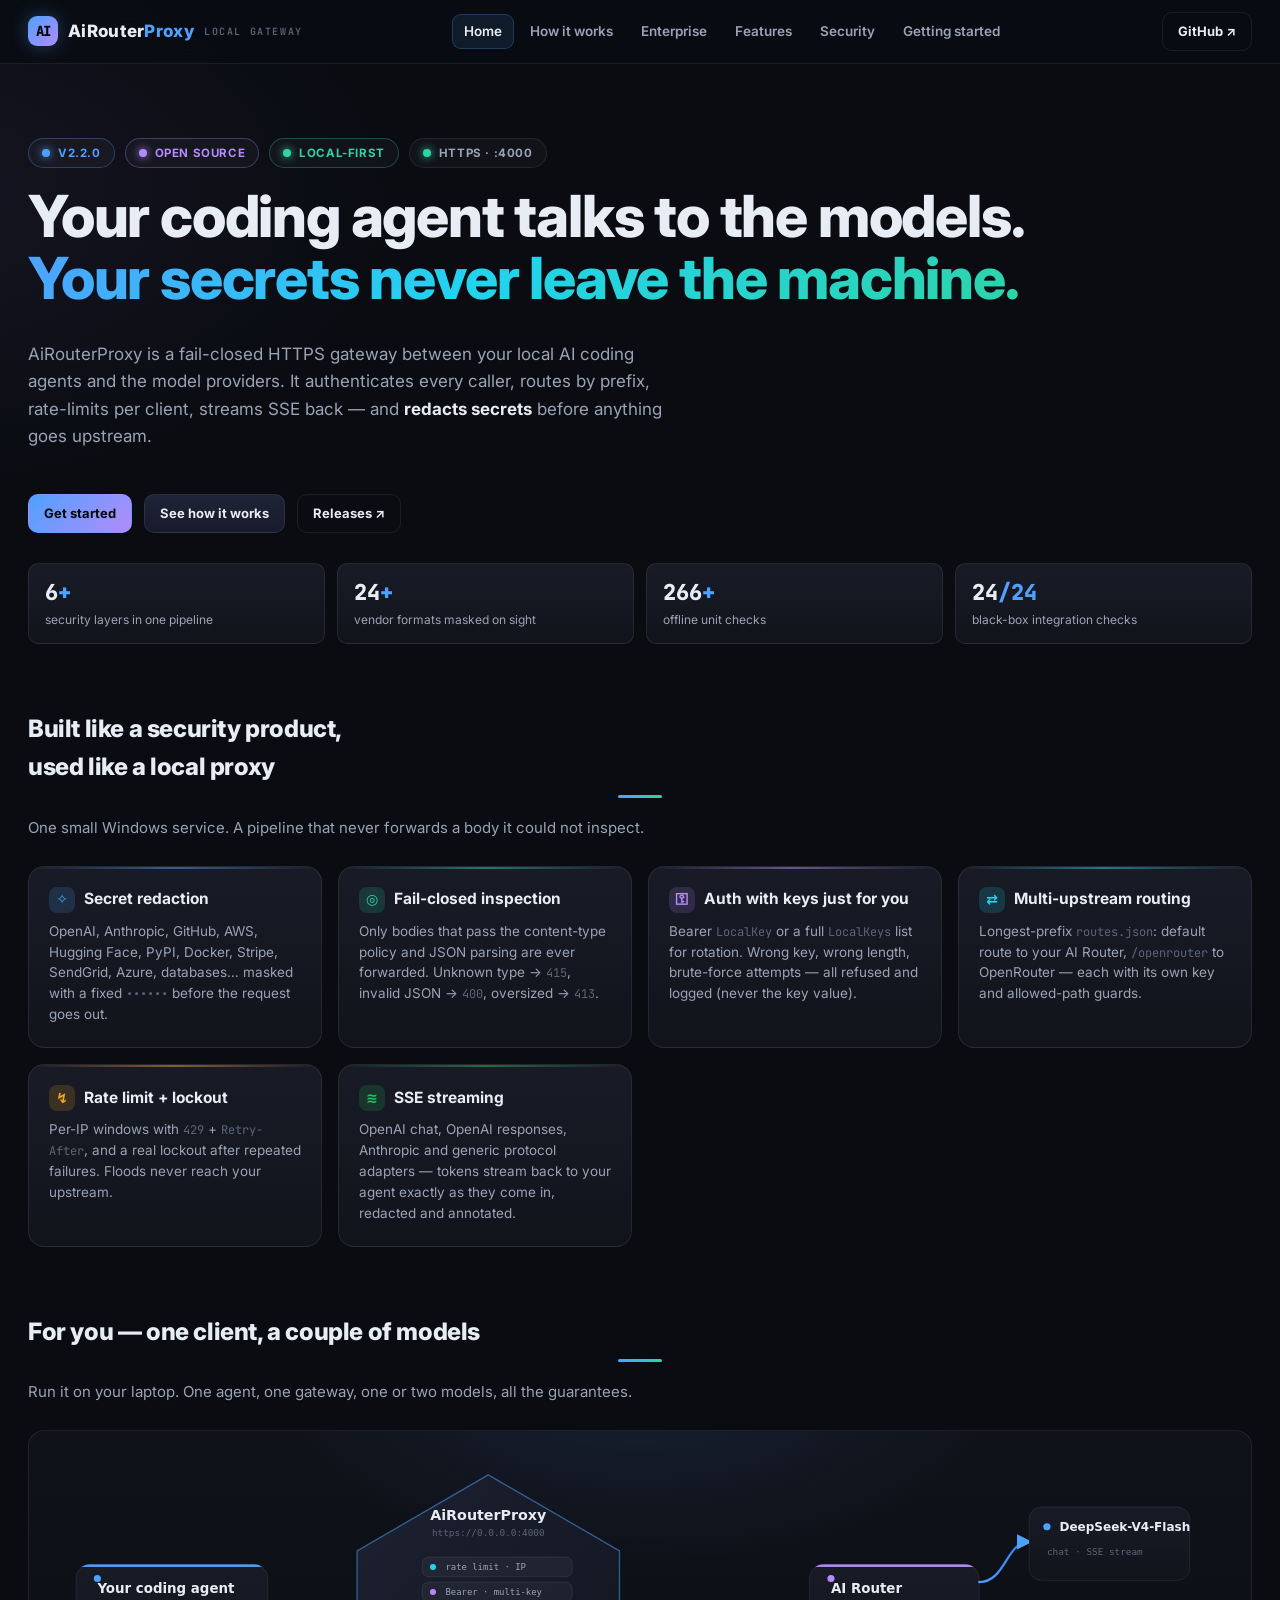
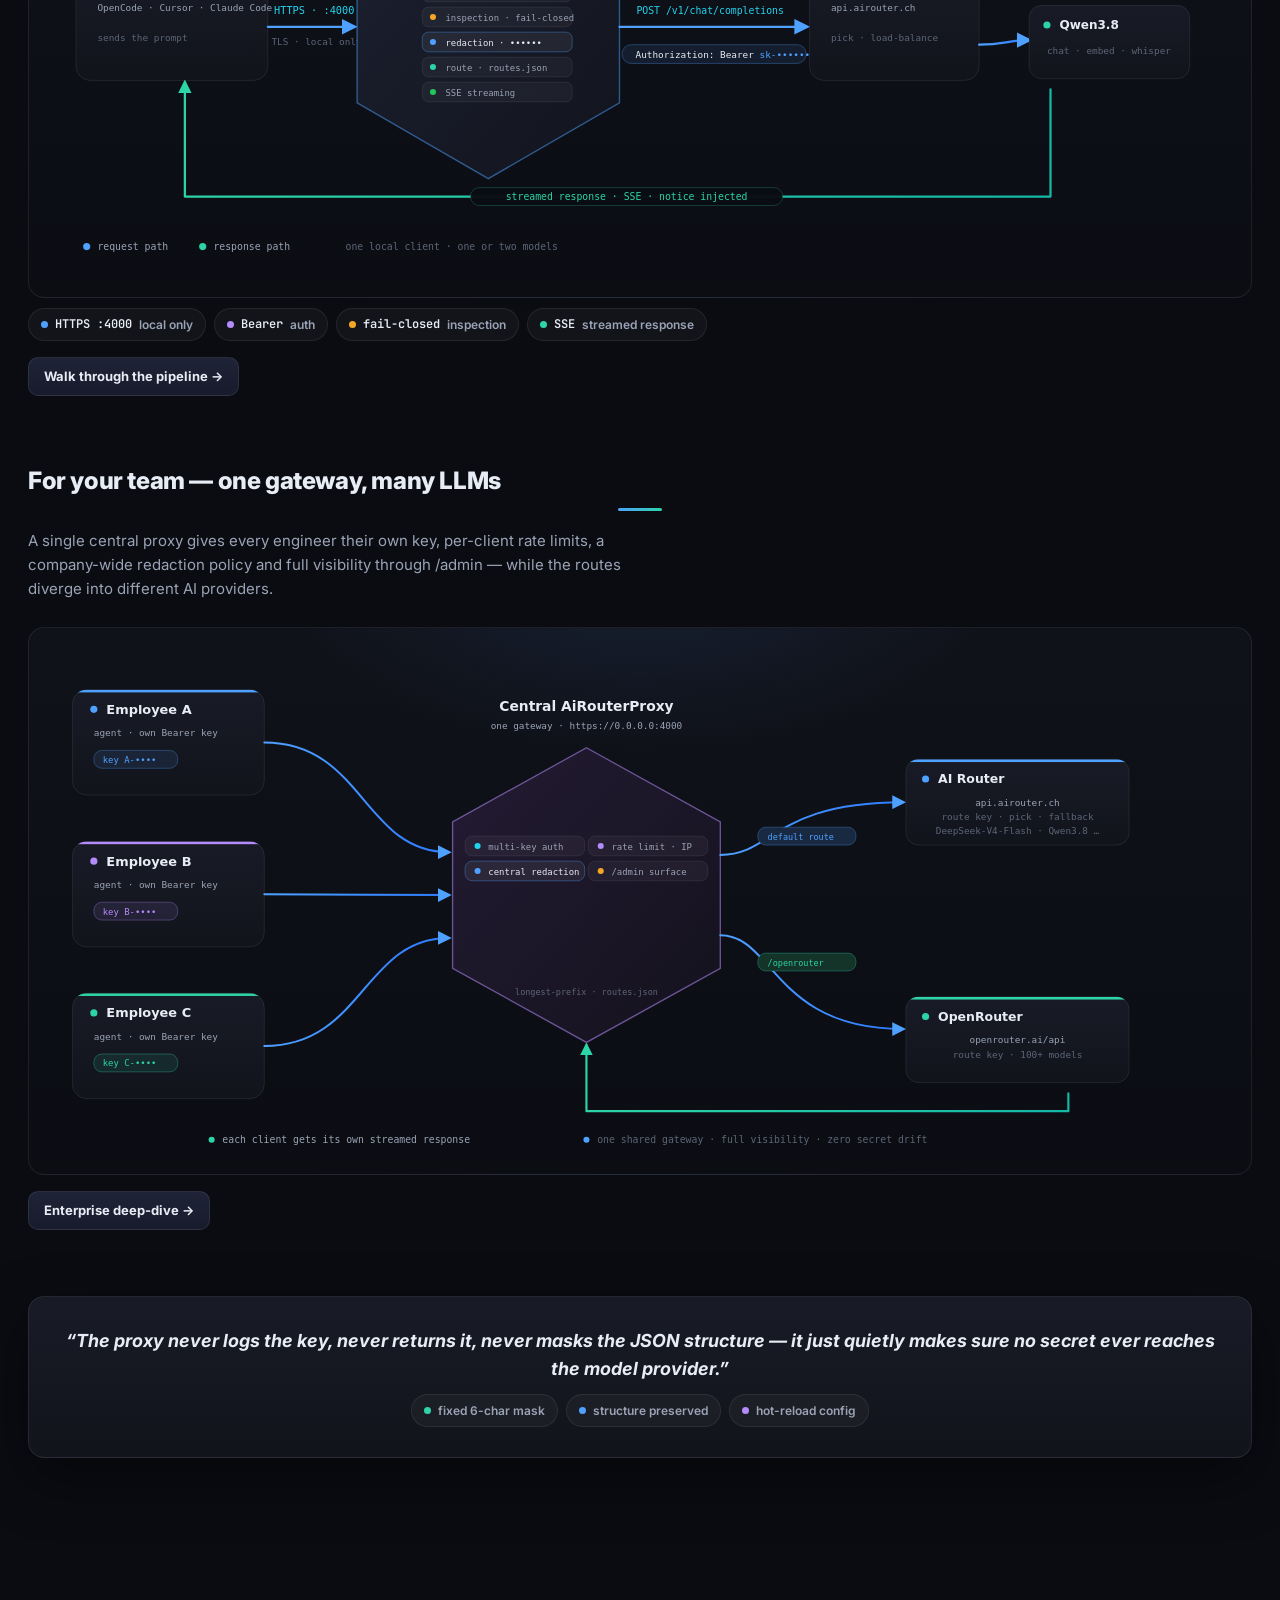
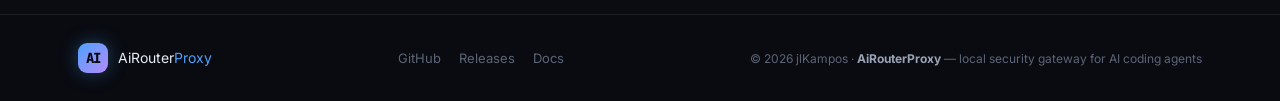
==== index.html @ 8191aa5f "v2.2.0" ====
<!doctype html>
<html lang="en">
<head>
<meta charset="utf-8">
<meta name="viewport" content="width=device-width, initial-scale=1">
<title>AiRouterProxy — a local security gateway for AI coding agents</title>
<meta name="description" content="AiRouterProxy is a fail-closed HTTPS gateway that sits between your coding agents and the AI providers: it authenticates, routes, rate-limits and redacts secrets before anything leaves your machine.">
<link rel="preconnect" href="https://fonts.googleapis.com">
<link rel="preconnect" href="https://fonts.gstatic.com" crossorigin>
<link href="https://fonts.googleapis.com/css2?family=Inter:wght@400;600;700;800&family=JetBrains+Mono:wght@400;600;800&display=swap" rel="stylesheet">
<link rel="stylesheet" href="assets/style.css">
<link rel="icon" href="data:image/svg+xml,<svg xmlns='http://www.w3.org/2000/svg' viewBox='0 0 100 100'><rect width='100' height='100' rx='24' fill='%234ea1ff'/><text x='50' y='68' font-size='52' text-anchor='middle' font-family='monospace' font-weight='bold' fill='%2306070b'>AI</text></svg>">
</head>
<body>

<header class="topbar">
  <a class="brand" href="index.html">
    <span class="logo">AI</span>
    <h1>AiRouter<span class="accent">Proxy</span></h1>
    <span class="tag">local gateway</span>
  </a>
  <nav class="main">
    <a href="index.html" class="active">Home</a>
    <a href="how-it-works.html">How it works</a>
    <a href="enterprise.html">Enterprise</a>
    <a href="features.html">Features</a>
    <a href="security.html">Security</a>
    <a href="getting-started.html">Getting started</a>
  </nav>
  <a class="btn gh" href="https://github.com/jlKampos/AiRouterProxy" target="_blank" rel="noopener">GitHub&nbsp;↗</a>
</header>

<main class="wide">
  <section class="hero sec">
    <div class="hero-head">
      <div class="badges">
        <span class="badge b-blue"><span class="dot"></span>v2.2.0</span>
        <span class="badge b-purple"><span class="dot"></span>Open Source</span>
        <span class="badge b-teal"><span class="dot"></span>Local-first</span>
        <span class="badge"><span class="dot"></span>HTTPS&nbsp;·&nbsp;:4000</span>
      </div>
      <h1 class="title">Your coding agent talks to the models.<br><span class="grad">Your secrets never leave the machine.</span></h1>
      <p class="sub">
        AiRouterProxy is a fail-closed HTTPS gateway between your local AI coding agents and the
        model providers. It authenticates every caller, routes by prefix, rate-limits per client,
        streams SSE back — and <b style="color:var(--text)">redacts secrets</b> before anything goes upstream.
      </p>
      <div class="cta">
        <a class="btn primary" href="getting-started.html">Get started</a>
        <a class="btn" href="how-it-works.html">See how it works</a>
        <a class="btn gh" href="https://github.com/jlKampos/AiRouterProxy/releases" target="_blank" rel="noopener">Releases&nbsp;↗</a>
      </div>
    </div>

    <div class="hero-facts">
      <div class="fact"><div class="k">6<em>+</em></div><div class="v">security layers in one pipeline</div></div>
      <div class="fact"><div class="k">24<em>+</em></div><div class="v">vendor formats masked on sight</div></div>
      <div class="fact"><div class="k">266<em>+</em></div><div class="v">offline unit checks</div></div>
      <div class="fact"><div class="k">24<em>/24</em></div><div class="v">black-box integration checks</div></div>
    </div>
  </section>

  <!-- ================= features preview ================= -->
  <section class="sec">
    <div class="sec-head">
      <h2 class="h2">Built like a security product,<br>used like a local proxy</h2>
      <div class="h2-rule"></div>
      <p>One small Windows service. A pipeline that never forwards a body it could not inspect.</p>
    </div>
    <div class="grid">
      <div class="card c-blue reveal">
        <h3><span class="ico">✧</span>Secret redaction</h3>
        <p>OpenAI, Anthropic, GitHub, AWS, Hugging Face, PyPI, Docker, Stripe, SendGrid, Azure, databases… masked with a fixed <span class="mono">••••••</span> before the request goes out.</p>
      </div>
      <div class="card c-teal reveal">
        <h3><span class="ico">◎</span>Fail-closed inspection</h3>
        <p>Only bodies that pass the content-type policy and JSON parsing are ever forwarded. Unknown type → <span class="mono">415</span>, invalid JSON → <span class="mono">400</span>, oversized → <span class="mono">413</span>.</p>
      </div>
      <div class="card c-purple reveal">
        <h3><span class="ico">⚿</span>Auth with keys just for you</h3>
        <p>Bearer <span class="mono">LocalKey</span> or a full <span class="mono">LocalKeys</span> list for rotation. Wrong key, wrong length, brute-force attempts — all refused and logged (never the key value).</p>
      </div>
      <div class="card c-cyan reveal">
        <h3><span class="ico">⇄</span>Multi-upstream routing</h3>
        <p>Longest-prefix <span class="mono">routes.json</span>: default route to your AI Router, <span class="mono">/openrouter</span> to OpenRouter — each with its own key and allowed-path guards.</p>
      </div>
      <div class="card c-amber reveal">
        <h3><span class="ico">↯</span>Rate limit + lockout</h3>
        <p>Per-IP windows with <span class="mono">429</span> + <span class="mono">Retry-After</span>, and a real lockout after repeated failures. Floods never reach your upstream.</p>
      </div>
      <div class="card c-green reveal">
        <h3><span class="ico">≋</span>SSE streaming</h3>
        <p>OpenAI chat, OpenAI responses, Anthropic and generic protocol adapters — tokens stream back to your agent exactly as they come in, redacted and annotated.</p>
      </div>
    </div>
  </section>

  <!-- ================= local diagram ================= -->
  <section class="sec">
    <div class="sec-head">
      <h2 class="h2">For you — one client, a couple of models</h2>
      <div class="h2-rule"></div>
      <p>Run it on your laptop. One agent, one gateway, one or two models, all the guarantees.</p>
    </div>
    <div class="diagram-frame reveal">
      <img src="assets/diagram-local.svg" alt="Local workflow: coding agent through AiRouterProxy into the AI Router and two models" width="1320" height="470">
    </div>
    <div class="chips">
      <span class="chip"><span class="d" style="--c:var(--blue)"></span><code>HTTPS&nbsp;:4000</code> local only</span>
      <span class="chip"><span class="d" style="--c:var(--purple)"></span><code>Bearer</code> auth</span>
      <span class="chip"><span class="d" style="--c:var(--amber)"></span><code>fail-closed</code> inspection</span>
      <span class="chip"><span class="d" style="--c:var(--teal)"></span><code>SSE</code> streamed response</span>
    </div>
    <p style="margin-top:16px"><a class="btn" href="how-it-works.html">Walk through the pipeline →</a></p>
  </section>

  <!-- ================= enterprise teaser ================= -->
  <section class="sec">
    <div class="sec-head">
      <h2 class="h2">For your team — one gateway, many LLMs</h2>
      <div class="h2-rule"></div>
      <p>A single central proxy gives every engineer their own key, per-client rate limits, a company-wide redaction policy and full visibility through <span class="mono">/admin</span> — while the routes diverge into different AI providers.</p>
    </div>
    <div class="diagram-frame reveal">
      <img src="assets/diagram-enterprise.svg" alt="Enterprise workflow: three employees through one central proxy into different AI routes" width="1320" height="560">
    </div>
    <p style="margin-top:16px"><a class="btn" href="enterprise.html">Enterprise deep-dive →</a></p>
  </section>

  <!-- ================= quote strip ================= -->
  <section class="sec">
    <div class="wrap reveal" style="text-align:center">
      <p style="margin:0;font-size:18px;color:var(--text);font-weight:700;font-style:italic">
        “The proxy never logs the key, never returns it, never masks the JSON structure —
        it just quietly makes sure no secret ever reaches the model provider.”
      </p>
      <div class="chips" style="justify-content:center">
        <span class="chip"><span class="d" style="--c:var(--teal)"></span>fixed 6-char mask</span>
        <span class="chip"><span class="d" style="--c:var(--blue)"></span>structure preserved</span>
        <span class="chip"><span class="d" style="--c:var(--purple)"></span>hot-reload config</span>
      </div>
    </div>
  </section>
</main>

<footer>
  <div class="foot-inner">
    <div class="brand">
      <span class="logo">AI</span>
      <span>AiRouter<span style="color:var(--blue)">Proxy</span></span>
    </div>
    <div class="links">
      <a href="https://github.com/jlKampos/AiRouterProxy" target="_blank" rel="noopener">GitHub</a>
      <a href="https://github.com/jlKampos/AiRouterProxy/releases" target="_blank" rel="noopener">Releases</a>
      <a href="https://github.com/jlKampos/AiRouterProxy/blob/main/README.md" target="_blank" rel="noopener">Docs</a>
    </div>
    <div class="copy">© <span data-year>2025</span> jlKampos · <b>AiRouterProxy</b> — local security gateway for AI coding agents</div>
  </div>
</footer>

<script src="assets/app.js"></script>
</body>
</html>
---- assets/style.css ----
/* ============================================================
   AiRouterProxy.Web — local security gateway for AI coding agents
   Design language: dark, glassy, aurora accents (inspired by G10 Monitor)
   Zero dependencies: pure CSS. Optional app.js only adds reveal/scroll niceties.
   ============================================================ */

:root {
  --bg: #0a0c12;
  --bg-soft: #0e1016;
  --card: #12141c;
  --card-2: #181b26;
  --line: rgba(255, 255, 255, 0.08);
  --line-strong: rgba(255, 255, 255, 0.14);

  --text: #e8ecf4;
  --muted: #9aa3b5;
  --faint: #5c6577;

  --blue: #4ea1ff;
  --blue-2: #2e7bff;
  --teal: #2dd4a7;
  --teal-2: #14b8a6;
  --purple: #b48bfa;
  --cyan: #22d3ee;
  --amber: #f5a623;
  --green: #22c55e;
  --red: #ef4444;

  --radius: 16px;
  --radius-sm: 10px;
  --shadow: 0 20px 60px rgba(0, 0, 0, 0.45);
  --font: "Inter", "Segoe UI", system-ui, sans-serif;
  --mono: "JetBrains Mono", "Cascadia Mono", Consolas, "Courier New", monospace;
}

* { box-sizing: border-box; }
html { scroll-behavior: smooth; }
html, body { margin: 0; padding: 0; }

body {
  background:
    radial-gradient(1100px 520px at 85% -10%, rgba(78, 161, 255, 0.09), transparent 60%),
    radial-gradient(900px 520px at -8% 6%, rgba(180, 139, 250, 0.07), transparent 55%),
    radial-gradient(1000px 600px at 60% 110%, rgba(45, 212, 167, 0.05), transparent 58%),
    var(--bg);
  color: var(--text);
  font: 15px/1.6 var(--font);
  min-height: 100vh;
  -webkit-font-smoothing: antialiased;
}

/* ---------- top bar ---------- */
.topbar {
  position: sticky;
  top: 0;
  z-index: 30;
  display: flex;
  align-items: center;
  justify-content: space-between;
  gap: 14px;
  flex-wrap: wrap;
  padding: 12px 28px;
  background: rgba(10, 12, 18, 0.78);
  border-bottom: 1px solid var(--line);
  backdrop-filter: blur(14px);
  -webkit-backdrop-filter: blur(14px);
}
.brand { display: flex; align-items: center; gap: 10px; text-decoration: none; color: var(--text); }
.brand .logo {
  display: inline-flex; align-items: center; justify-content: center;
  width: 30px; height: 30px; border-radius: 9px;
  background: linear-gradient(135deg, var(--blue), var(--purple));
  color: #06070b; font: 800 14px var(--mono); letter-spacing: -0.5px;
  box-shadow: 0 0 18px rgba(78, 161, 255, 0.35);
}
.brand h1 { margin: 0; font-size: 17px; font-weight: 800; letter-spacing: 0.3px; }
.brand h1 .accent { color: var(--blue); }
.brand .tag { font: 600 10px var(--mono); color: var(--faint); letter-spacing: 1.6px; text-transform: uppercase; }

nav.main { display: flex; align-items: center; gap: 4px; flex-wrap: wrap; }
nav.main a {
  color: var(--muted); text-decoration: none;
  font-size: 13.5px; font-weight: 600;
  padding: 7px 12px; border-radius: 9px;
  transition: color 0.15s, background 0.15s;
}
nav.main a:hover { color: var(--text); background: rgba(255, 255, 255, 0.05); }
nav.main a.active { color: var(--text); background: rgba(78, 161, 255, 0.1); box-shadow: inset 0 0 0 1px rgba(78, 161, 255, 0.25); }

.btn {
  display: inline-flex; align-items: center; gap: 8px;
  padding: 8px 15px; border-radius: 10px;
  font-size: 13px; font-weight: 700; text-decoration: none;
  border: 1px solid var(--line);
  background: linear-gradient(180deg, #1e2337, #171b2c);
  color: var(--text);
  transition: border-color 0.15s, transform 0.1s, box-shadow 0.2s;
  white-space: nowrap;
}
.btn:hover { border-color: var(--blue); box-shadow: 0 0 20px rgba(78, 161, 255, 0.2); }
.btn:active { transform: scale(0.97); }
.btn.gh { background: transparent; }
.btn.primary {
  background: linear-gradient(135deg, var(--blue), var(--purple));
  border-color: transparent;
  color: #06070b;
}
.btn.primary:hover { box-shadow: 0 0 26px rgba(78, 161, 255, 0.45); border-color: transparent; }
.btn.ghost { background: transparent; }

/* ---------- layout ---------- */
main { max-width: 1180px; margin: 0 auto; padding: 40px 28px 90px; }
main.wide { max-width: 1280px; }

section.sec { margin: 66px 0; }
section.sec:first-of-type { margin-top: 28px; }

.wrap {
  background: linear-gradient(180deg, var(--card-2), var(--card));
  border: 1px solid var(--line);
  border-radius: var(--radius);
  padding: 30px;
  box-shadow: var(--shadow);
}

h1.title {
  margin: 0 0 14px;
  font-size: clamp(34px, 6vw, 58px);
  line-height: 1.06;
  font-weight: 800;
  letter-spacing: -1.2px;
}
h1.title .grad {
  background: linear-gradient(135deg, var(--blue) 0%, var(--cyan) 45%, var(--teal) 100%);
  -webkit-background-clip: text;
  background-clip: text;
  color: transparent;
}
h1.title .grad.purple { background: linear-gradient(135deg, var(--purple), var(--blue)); -webkit-background-clip: text; background-clip: text; }
p.sub {
  margin: 0;
  max-width: 640px;
  font-size: 17px;
  color: var(--muted);
}

h2.h2 {
  margin: 0 0 6px;
  font-size: 24px;
  font-weight: 800;
  letter-spacing: -0.4px;
}
.h2-rule { width: 44px; height: 3px; border-radius: 3px; background: linear-gradient(90deg, var(--blue), var(--teal)); margin: 8px 0 18px; }
.sec-head { margin-bottom: 26px; }
.sec-head p { margin: 0; color: var(--muted); max-width: 640px; }
.sec-head center { display: block; text-align: center; }
.sec-head .h2-rule { margin-left: auto; margin-right: auto; }

/* ---------- hero ---------- */
.hero { text-align: left; }
.hero-head { display: flex; flex-direction: column; gap: 18px; }
.hero .badges { display: flex; flex-wrap: wrap; gap: 10px; margin-top: 6px; }
.hero .cta { display: flex; flex-wrap: wrap; gap: 12px; margin-top: 26px; }

.badge {
  display: inline-flex; align-items: center; gap: 8px;
  padding: 5px 13px; border-radius: 999px;
  font-size: 11.5px; font-weight: 700; letter-spacing: 0.6px; text-transform: uppercase;
  border: 1px solid var(--line);
  background: rgba(255, 255, 255, 0.03);
  color: var(--muted);
}
.badge .dot { width: 8px; height: 8px; border-radius: 50%; background: var(--teal); box-shadow: 0 0 8px var(--teal); }
.badge.b-blue { color: var(--blue); border-color: rgba(78,161,255,.3); }
.badge.b-blue .dot { background: var(--blue); box-shadow: 0 0 8px var(--blue); }
.badge.b-purple { color: var(--purple); border-color: rgba(180,139,250,.3); }
.badge.b-purple .dot { background: var(--purple); box-shadow: 0 0 8px var(--purple); }
.badge.b-teal { color: var(--teal); border-color: rgba(45,212,167,.3); }
.badge.b-teal .dot { background: var(--teal); box-shadow: 0 0 8px var(--teal); }
.badge b { color: var(--text); }

.hero .panel { margin-top: 30px; }
.hero-facts {
  display: grid;
  grid-template-columns: repeat(auto-fit, minmax(190px, 1fr));
  gap: 12px;
  margin-top: 30px;
}
.fact {
  background: linear-gradient(180deg, var(--card-2), var(--card));
  border: 1px solid var(--line);
  border-radius: var(--radius-sm);
  padding: 14px 16px;
}
.fact .k { font: 800 22px var(--mono); color: var(--text); }
.fact .k em { color: var(--blue); font-style: normal; }
.fact .v { margin-top: 3px; font-size: 12px; color: var(--muted); }

/* ---------- grid / cards ---------- */
.grid {
  display: grid;
  grid-template-columns: repeat(auto-fit, minmax(250px, 1fr));
  gap: 16px;
}
.grid.g3 { grid-template-columns: repeat(auto-fit, minmax(240px, 1fr)); }

.card {
  position: relative;
  background: linear-gradient(180deg, var(--card-2), var(--card));
  border: 1px solid var(--line);
  border-radius: var(--radius);
  padding: 20px 20px 22px;
  min-width: 0;
  overflow: hidden;
  transition: transform 0.16s ease, border-color 0.2s, box-shadow 0.25s;
}
.card:hover {
  transform: translateY(-2px);
  border-color: color-mix(in srgb, var(--c, var(--blue)) 55%, transparent);
  box-shadow: 0 14px 40px rgba(0, 0, 0, 0.4);
}
.card::before {
  content: "";
  position: absolute; inset: 0 0 auto 0; height: 2px;
  background: linear-gradient(90deg, transparent, var(--c, var(--blue)), transparent);
  opacity: 0.5;
}
.card h3 { margin: 0 0 8px; font-size: 15.5px; font-weight: 700; display: flex; align-items: center; gap: 9px; }
.card h3 .ico {
  flex: 0 0 auto; width: 26px; height: 26px; border-radius: 8px;
  display: inline-flex; align-items: center; justify-content: center;
  background: color-mix(in srgb, var(--c, var(--blue)) 16%, transparent);
  color: var(--c, var(--blue));
  font-size: 14px; font-weight: 800;
}
.card p { margin: 0; color: var(--muted); font-size: 13.5px; line-height: 1.55; }
.card .mono { font-family: var(--mono); font-size: 12px; color: var(--faint); }

/* accent colors per card */
.c-blue { --c: var(--blue); }
.c-teal { --c: var(--teal); }
.c-purple { --c: var(--purple); }
.c-cyan { --c: var(--cyan); }
.c-amber { --c: var(--amber); }
.c-green { --c: var(--green); }
.c-red { --c: var(--red); }

/* ---------- code blocks ---------- */
.code {
  background: #0b0d13;
  border: 1px solid var(--line);
  border-radius: var(--radius-sm);
  padding: 16px 18px;
  font: 13px/1.7 var(--mono);
  overflow-x: auto;
}
.code pre { margin: 0; min-width: 0; }
.code .c { color: var(--faint); }
.code .cmt { color: var(--faint); font-style: italic; }
.code .b { color: var(--blue); }
.code .g { color: var(--teal); }
.code .p { color: var(--purple); }
.code .a { color: var(--amber); }
.code.with-title { border-radius: var(--radius-sm); }
.code .title { font-size: 11px; font-weight: 700; letter-spacing: 1px; text-transform: uppercase; color: var(--faint); margin-bottom: 10px; }

/* ---------- diagram frame ---------- */
.diagram-frame {
  background:
    radial-gradient(600px 300px at 50% -10%, rgba(78, 161, 255, 0.10), transparent 60%),
    linear-gradient(180deg, #10121a, #0b0d13);
  border: 1px solid var(--line);
  border-radius: var(--radius);
  padding: 26px 22px 20px;
  overflow-x: auto;
}
/* Diagrams scale fluidly (preserveAspectRatio="xMidYMid meet"), never clipped.
   overflow-x:auto stays only as an extreme fallback. */
.diagram-frame svg,
.diagram-frame img { width: 100%; height: auto; display: block; min-width: 0; }
.diagram-caption {
  margin-top: 8px; text-align: center;
  font-size: 12px; color: var(--faint); font-family: var(--mono);
}

/* ---------- steps ---------- */
.steps { counter-reset: step; display: grid; gap: 14px; grid-template-columns: minmax(0, 1fr); }
.step {
  display: flex; gap: 16px;
  background: linear-gradient(180deg, var(--card-2), var(--card));
  border: 1px solid var(--line);
  border-radius: var(--radius-sm);
  padding: 18px 20px;
}
.step .n {
  counter-increment: step;
  flex: 0 0 auto;
  width: 34px; height: 34px; border-radius: 10px;
  display: inline-flex; align-items: center; justify-content: center;
  font: 800 15px var(--mono);
  color: #06070b;
  background: linear-gradient(135deg, var(--blue), var(--teal));
  box-shadow: 0 0 16px rgba(78, 161, 255, 0.3);
}
.step .n::before { content: counter(step); }
.step > div { min-width: 0; }
.step h4 { margin: 0 0 4px; font-size: 15px; font-weight: 700; }
.step p { margin: 0; color: var(--muted); font-size: 13.5px; }
.step code { font-family: var(--mono); font-size: 12px; color: var(--cyan); background: rgba(34,211,238,.08); padding: 1px 6px; border-radius: 6px; }

/* ---------- chips / pills ---------- */
.chips { display: flex; flex-wrap: wrap; gap: 8px; margin-top: 10px; }
.chip {
  display: inline-flex; align-items: center; gap: 7px;
  padding: 6px 12px; border-radius: 999px;
  font-size: 12px; font-weight: 600;
  background: rgba(255, 255, 255, 0.035);
  border: 1px solid var(--line);
  color: var(--muted);
}
.chip .d { width: 7px; height: 7px; border-radius: 50%; background: var(--c, var(--blue)); }
.chip code { font-family: var(--mono); color: var(--text); }

/* ---------- two-col ---------- */
.cols { display: grid; grid-template-columns: minmax(0, 1fr) minmax(0, 1fr); gap: 22px; align-items: start; }
.cols .wrap { min-width: 0; }
@media (max-width: 900px) { .cols { grid-template-columns: 1fr; } }

/* ---------- table ---------- */
.tbl-wrap { overflow-x: auto; border: 1px solid var(--line); border-radius: var(--radius-sm); }
table { width: 100%; border-collapse: collapse; font-size: 13.5px; min-width: 620px; }
thead th {
  text-align: left; padding: 10px 16px;
  font-size: 10.5px; text-transform: uppercase; letter-spacing: 0.8px;
  color: var(--faint); background: var(--card-2);
  border-bottom: 1px solid var(--line);
}
tbody td { padding: 9px 16px; border-bottom: 1px solid rgba(255,255,255,0.05); color: var(--muted); }
tbody tr:last-child td { border-bottom: none; }
tbody td code, tbody td .mono { font-family: var(--mono); font-size: 12px; color: var(--text); }
tbody tr:hover td { background: rgba(255,255,255,0.02); }

/* ---------- callout ---------- */
.note {
  border: 1px solid var(--line);
  border-left: 3px solid var(--blue);
  border-radius: var(--radius-sm);
  background: var(--card);
  padding: 16px 20px;
  color: var(--muted);
  font-size: 13.5px;
}
.note.amber { border-left-color: var(--amber); }
.note.teal { border-left-color: var(--teal); }
.note b { color: var(--text); }
.note code { font-family: var(--mono); font-size: 12.5px; color: var(--cyan); }

/* ---------- footer ---------- */
footer {
  border-top: 1px solid var(--line);
  background: rgba(10, 12, 18, 0.7);
  backdrop-filter: blur(10px);
}
.foot-inner {
  max-width: 1180px; margin: 0 auto;
  padding: 28px;
  display: flex; flex-wrap: wrap; gap: 20px; justify-content: space-between; align-items: center;
}
footer .brand { font-size: 14px; }
footer .links { display: flex; gap: 18px; flex-wrap: wrap; }
footer .links a { color: var(--faint); text-decoration: none; font-size: 13px; transition: color 0.15s; }
footer .links a:hover { color: var(--blue); }
footer .copy { font-size: 12px; color: var(--faint); }
footer .copy b { color: var(--muted); }

/* ---------- reveal animation (optional JS) ---------- */
.reveal { opacity: 0; transform: translateY(14px); transition: opacity 0.6s ease, transform 0.6s ease; }
.reveal.in { opacity: 1; transform: none; }

@media (prefers-reduced-motion: reduce) {
  html { scroll-behavior: auto; }
  .reveal { opacity: 1; transform: none; transition: none; }
}

/* ---------- responsive ---------- */
@media (max-width: 860px) {
  .topbar { padding: 10px 16px; }
  nav.main { order: 3; width: 100%; justify-content: flex-start; overflow-x: auto; }
  main { padding: 28px 16px 70px; }
  .wrap { padding: 20px 18px; }
  .diagram-frame { padding: 16px 10px 12px; }
}
@media (max-width: 560px) {
  h1.title { font-size: 32px; }
  .hero .cta .btn { flex: 1 1 100%; justify-content: center; }
  nav.main a { padding: 7px 9px; font-size: 12.5px; }
  .step { padding: 16px 14px; gap: 12px; }
  .code { font-size: 11.5px; padding: 12px 14px; }
  .cols { gap: 16px; }
}
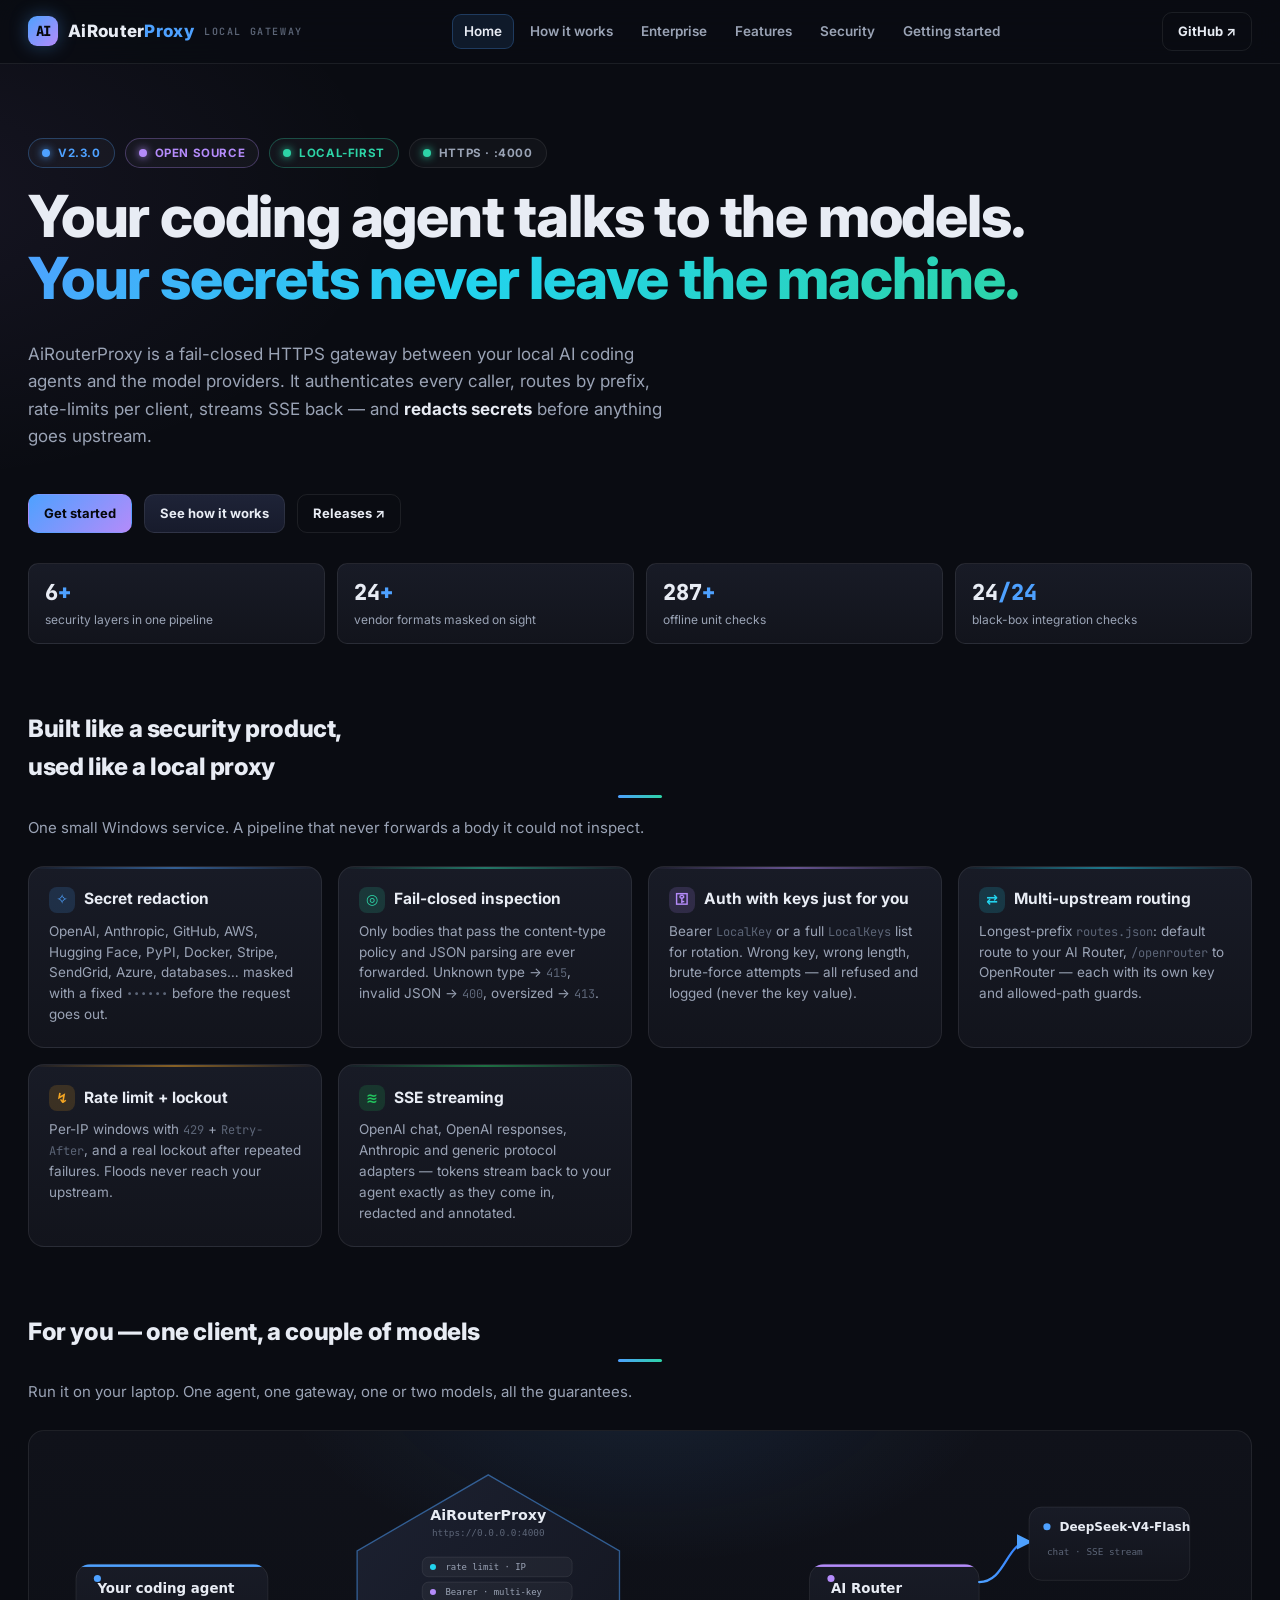
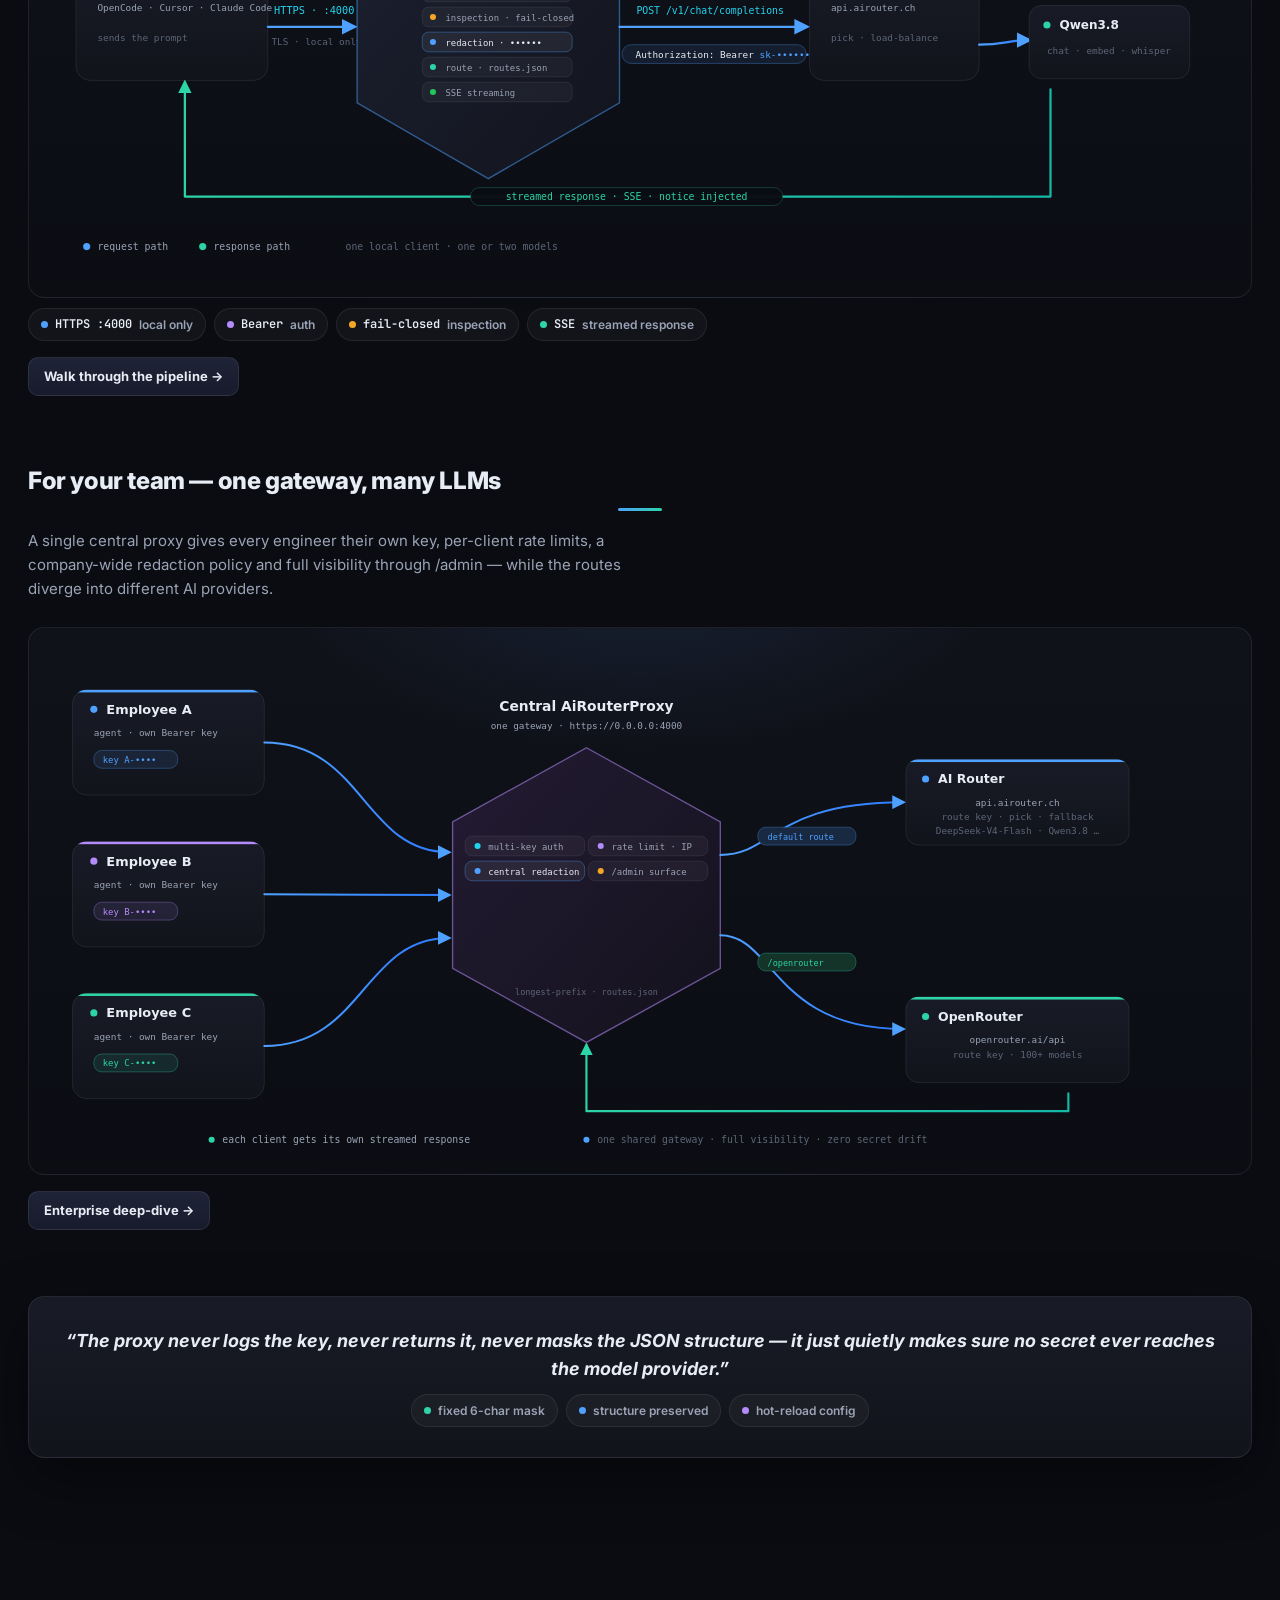
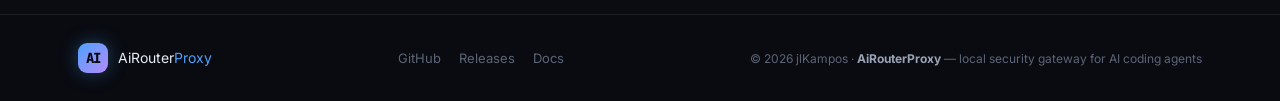
==== commit 10b3a8a4: "v2.3.0" ====
--- a/index.html
+++ b/index.html
@@ -34,7 +34,7 @@
   <section class="hero sec">
     <div class="hero-head">
       <div class="badges">
-        <span class="badge b-blue"><span class="dot"></span>v2.2.0</span>
+        <span class="badge b-blue"><span class="dot"></span>v2.3.0</span>
         <span class="badge b-purple"><span class="dot"></span>Open Source</span>
         <span class="badge b-teal"><span class="dot"></span>Local-first</span>
         <span class="badge"><span class="dot"></span>HTTPS&nbsp;·&nbsp;:4000</span>
@@ -55,7 +55,7 @@
     <div class="hero-facts">
       <div class="fact"><div class="k">6<em>+</em></div><div class="v">security layers in one pipeline</div></div>
       <div class="fact"><div class="k">24<em>+</em></div><div class="v">vendor formats masked on sight</div></div>
-      <div class="fact"><div class="k">266<em>+</em></div><div class="v">offline unit checks</div></div>
+      <div class="fact"><div class="k">287<em>+</em></div><div class="v">offline unit checks</div></div>
       <div class="fact"><div class="k">24<em>/24</em></div><div class="v">black-box integration checks</div></div>
     </div>
   </section>
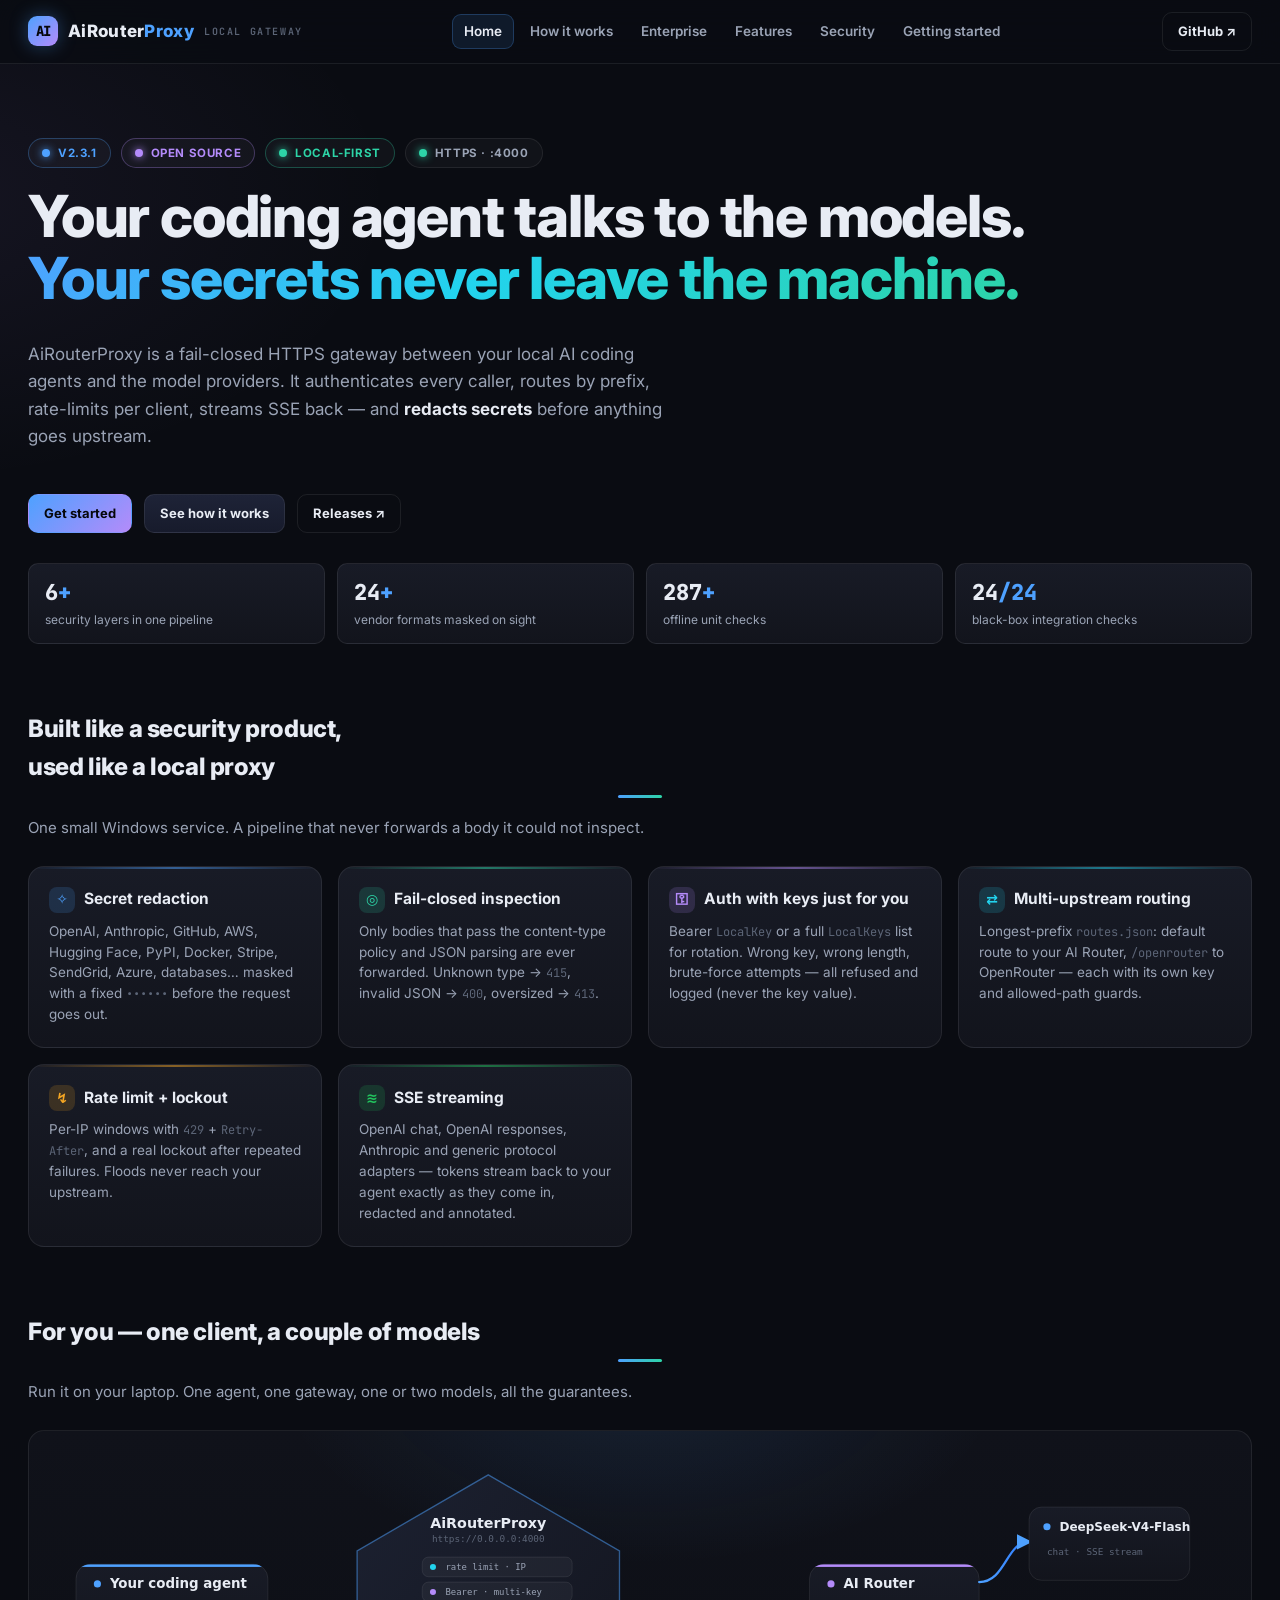
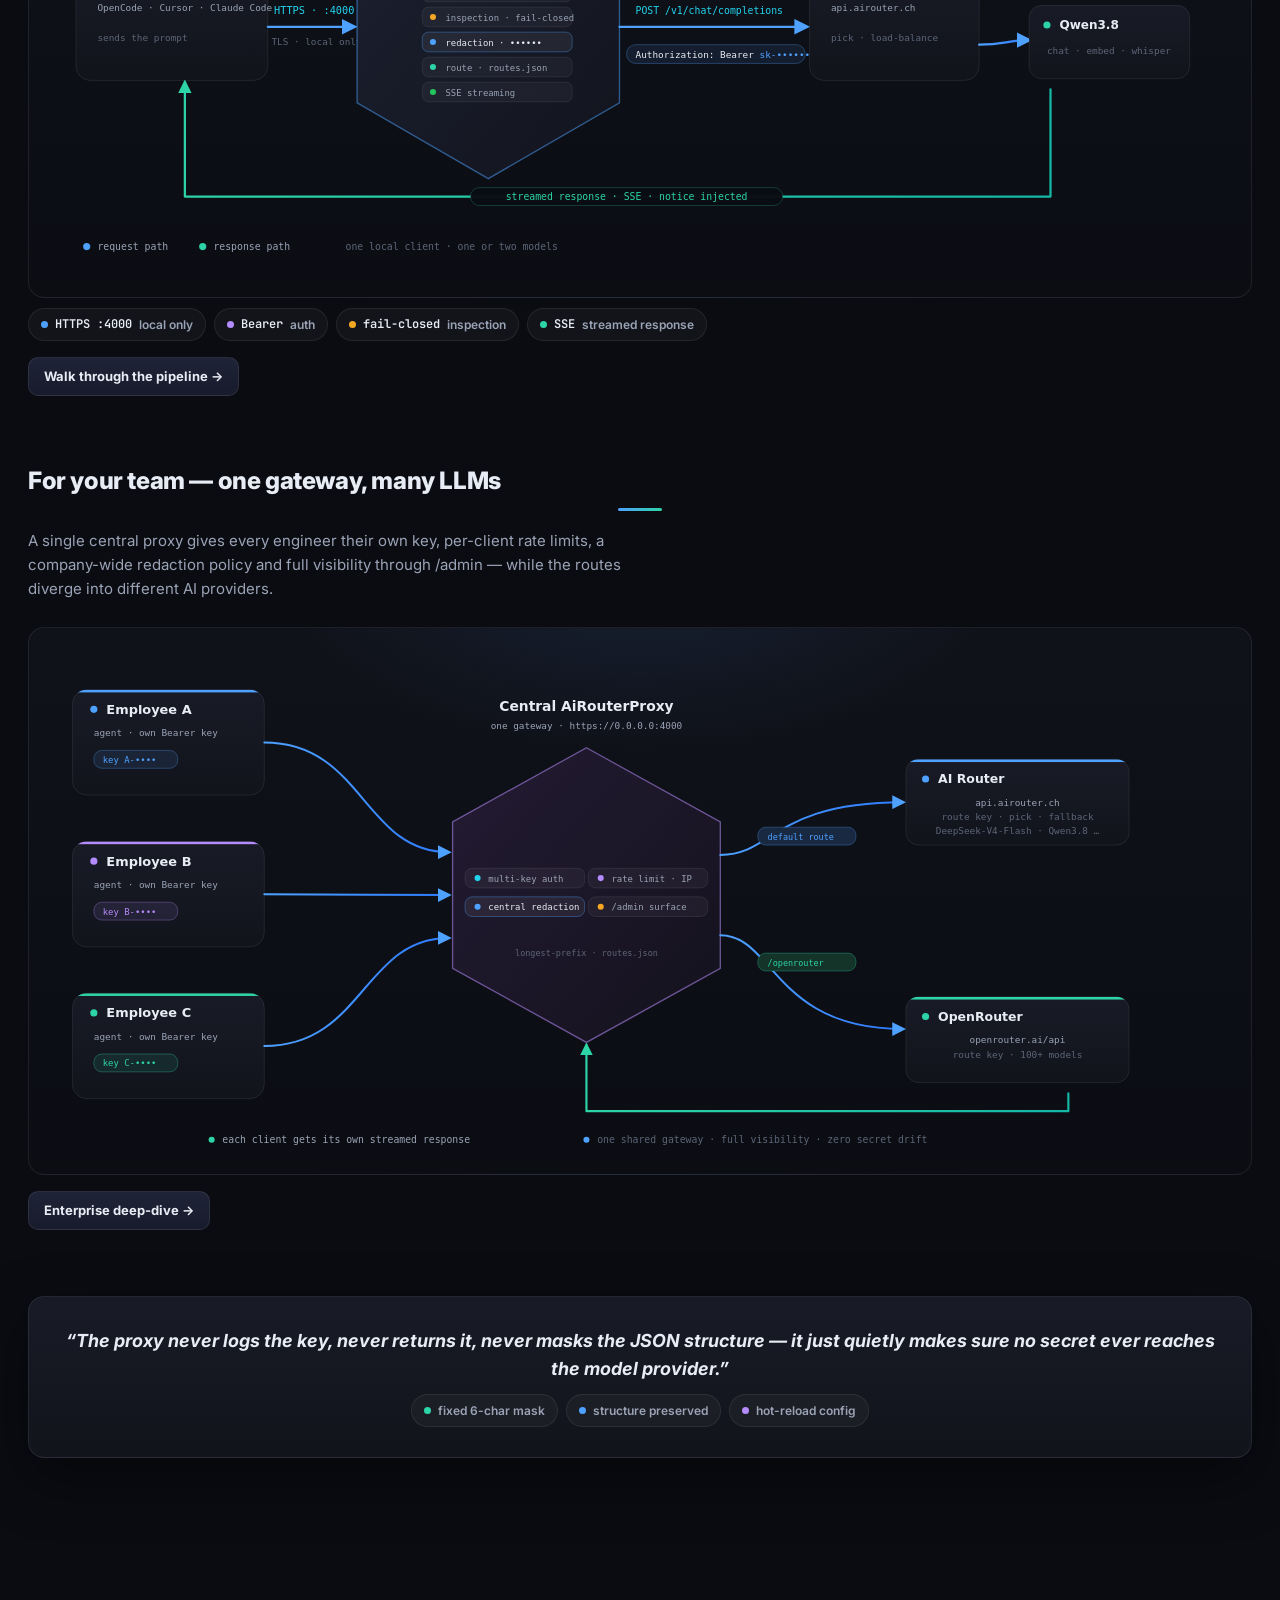
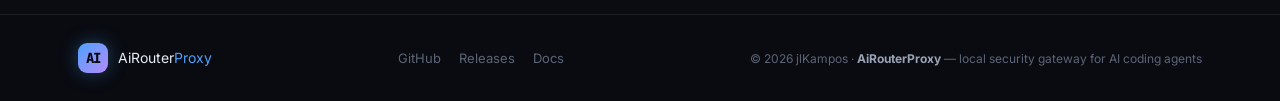
==== commit 0d56c9f8: "v2.3.1" ====
--- a/index.html
+++ b/index.html
@@ -34,7 +34,7 @@
   <section class="hero sec">
     <div class="hero-head">
       <div class="badges">
-        <span class="badge b-blue"><span class="dot"></span>v2.3.0</span>
+        <span class="badge b-blue"><span class="dot"></span>v2.3.1</span>
         <span class="badge b-purple"><span class="dot"></span>Open Source</span>
         <span class="badge b-teal"><span class="dot"></span>Local-first</span>
         <span class="badge"><span class="dot"></span>HTTPS&nbsp;·&nbsp;:4000</span>
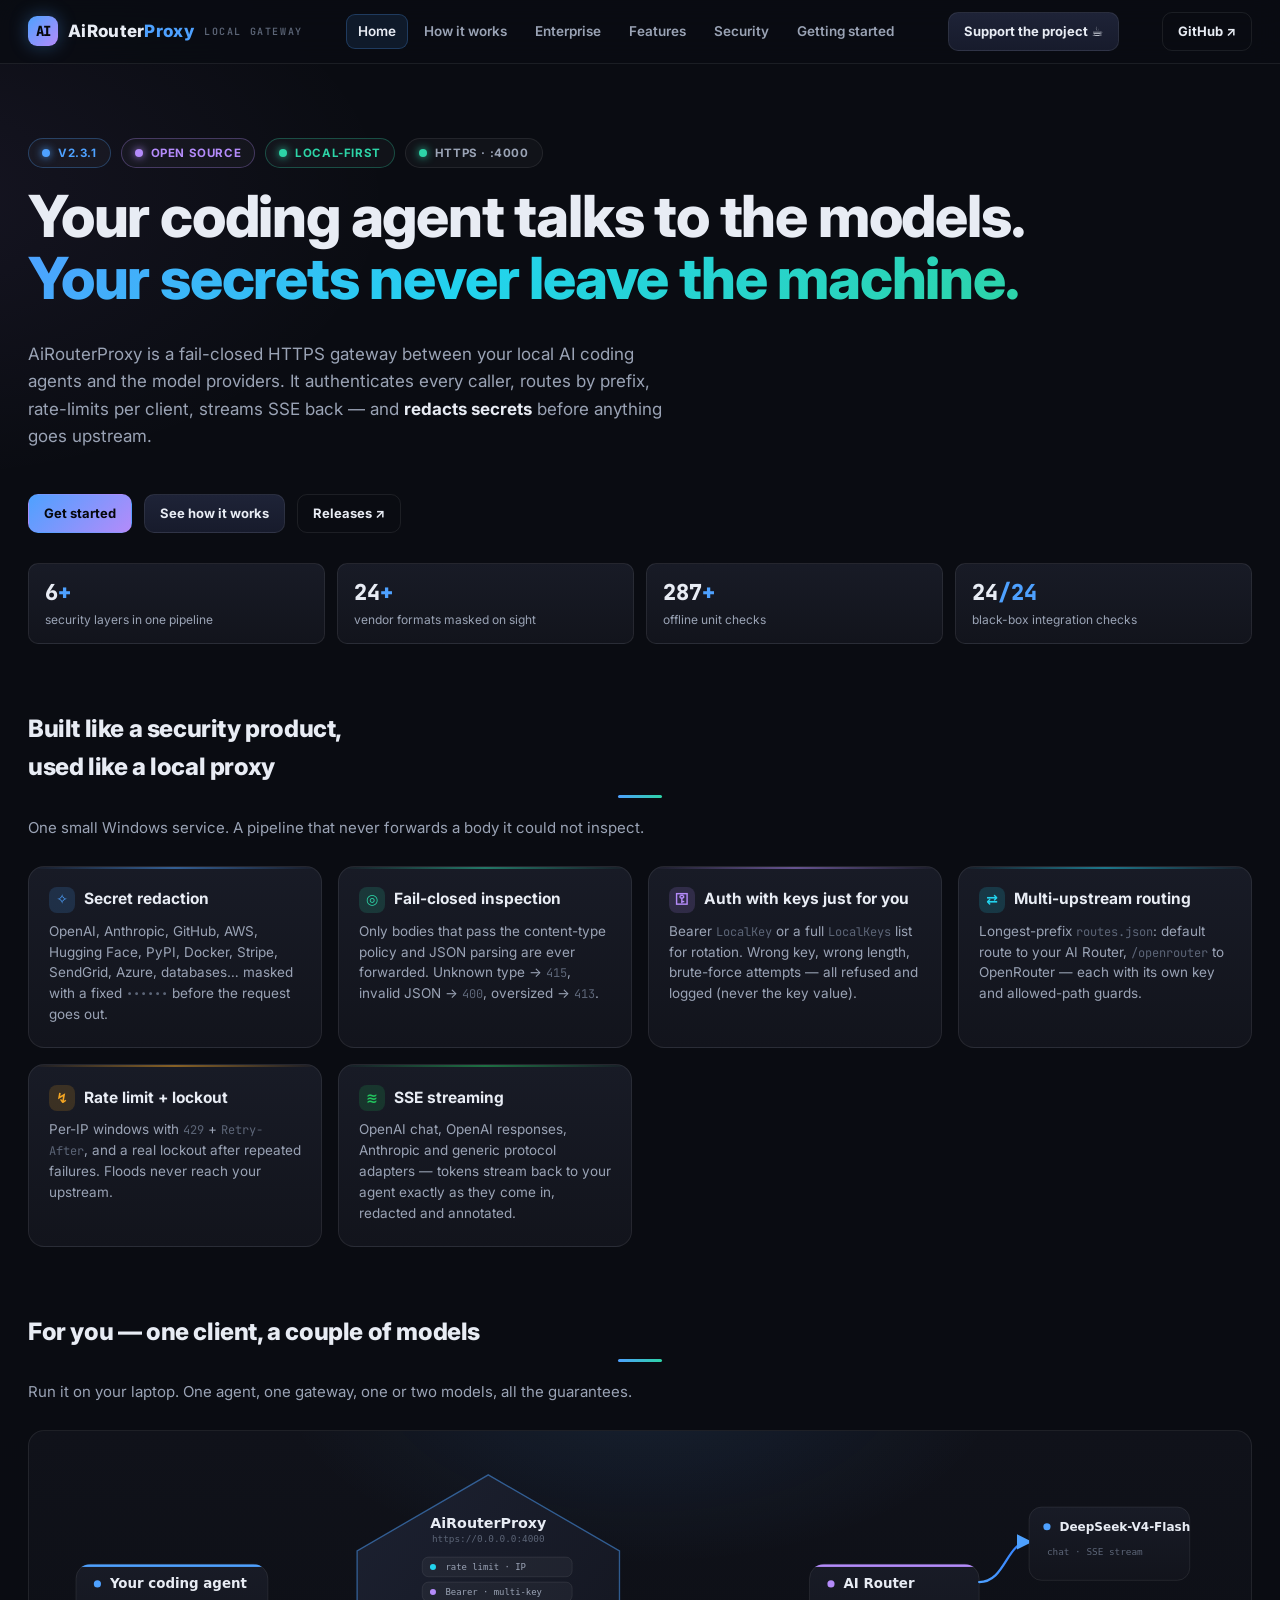
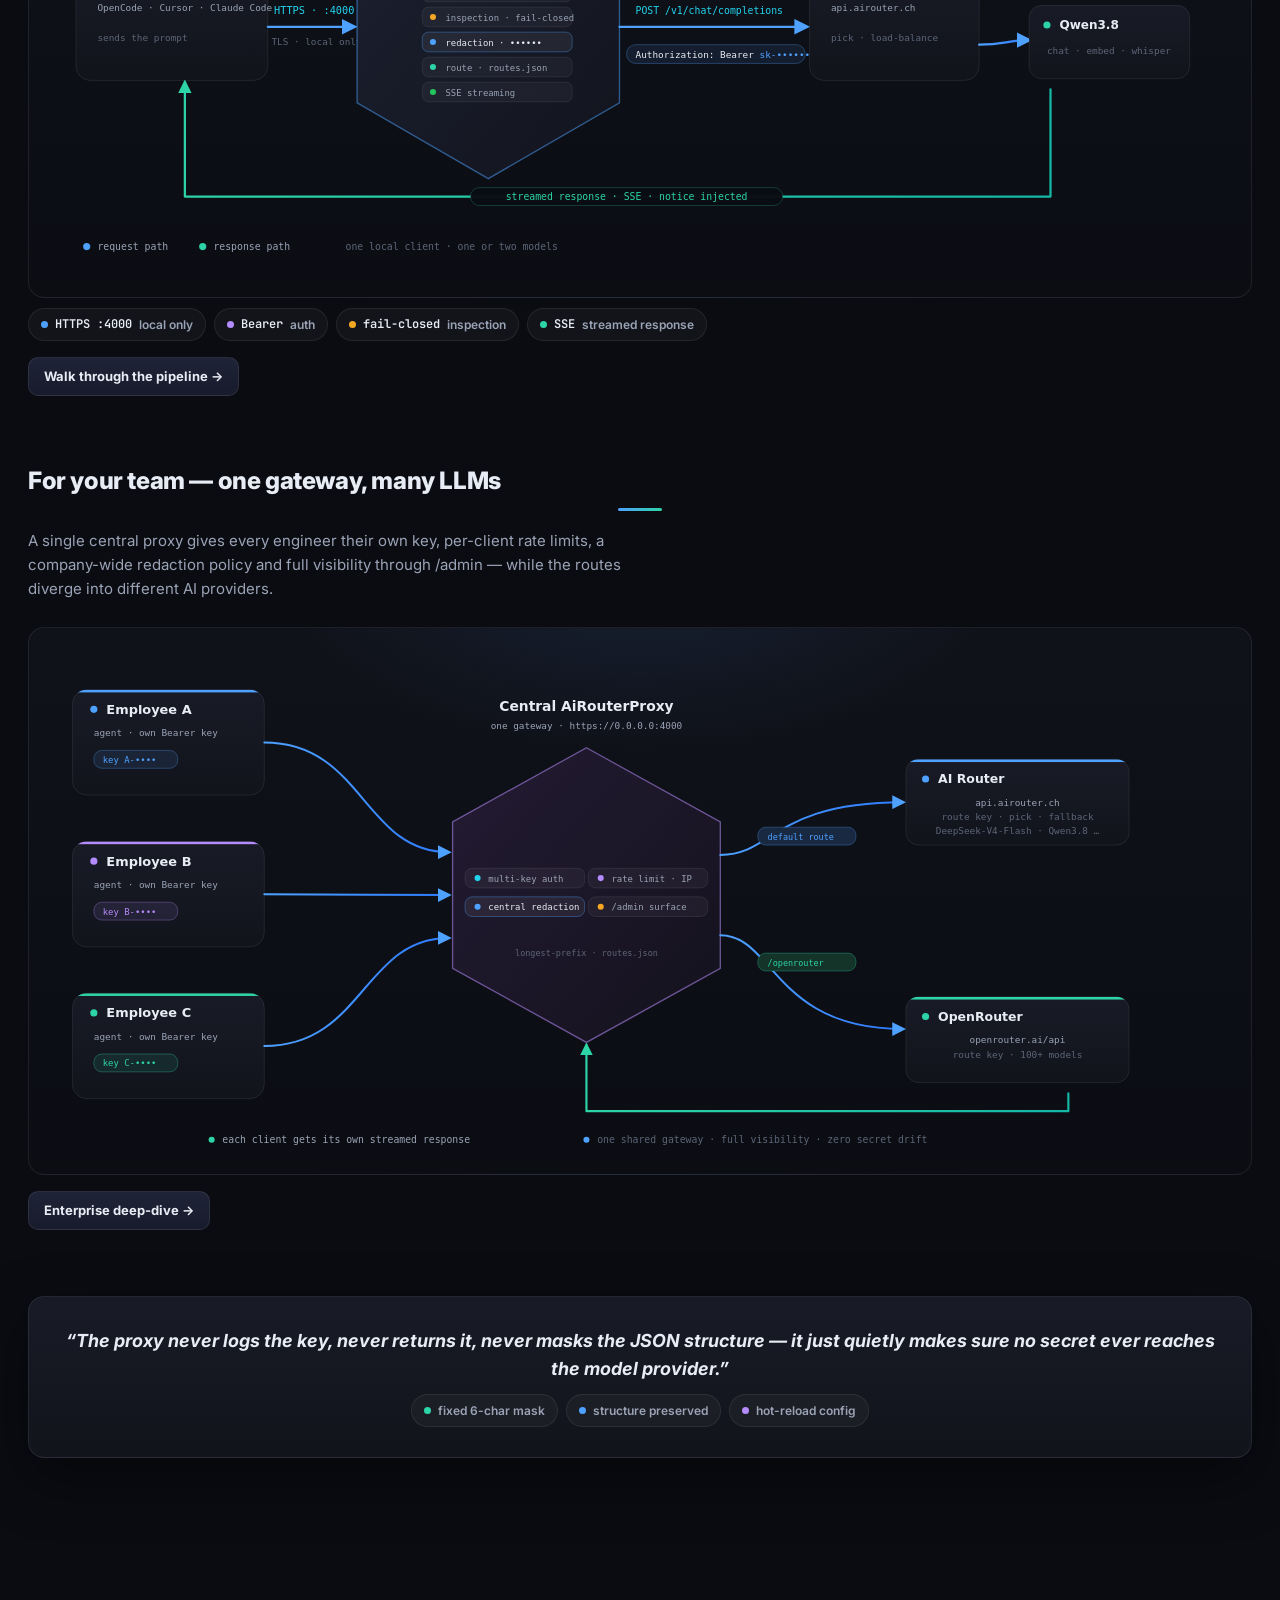
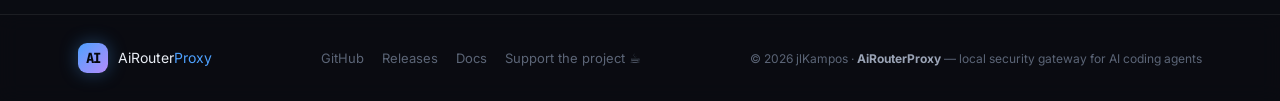
==== commit f8d2d2c6: "..." ====
--- a/index.html
+++ b/index.html
@@ -27,6 +27,7 @@
     <a href="security.html">Security</a>
     <a href="getting-started.html">Getting started</a>
   </nav>
+  <a class="btn" href="https://buymeacoffee.com/jlkampos" target="_blank" rel="noopener">Support the project&nbsp;☕</a>
   <a class="btn gh" href="https://github.com/jlKampos/AiRouterProxy" target="_blank" rel="noopener">GitHub&nbsp;↗</a>
 </header>
 
@@ -153,6 +154,7 @@
       <a href="https://github.com/jlKampos/AiRouterProxy" target="_blank" rel="noopener">GitHub</a>
       <a href="https://github.com/jlKampos/AiRouterProxy/releases" target="_blank" rel="noopener">Releases</a>
       <a href="https://github.com/jlKampos/AiRouterProxy/blob/main/README.md" target="_blank" rel="noopener">Docs</a>
+      <a href="https://buymeacoffee.com/jlkampos" target="_blank" rel="noopener">Support the project&nbsp;☕</a>
     </div>
     <div class="copy">© <span data-year>2025</span> jlKampos · <b>AiRouterProxy</b> — local security gateway for AI coding agents</div>
   </div>
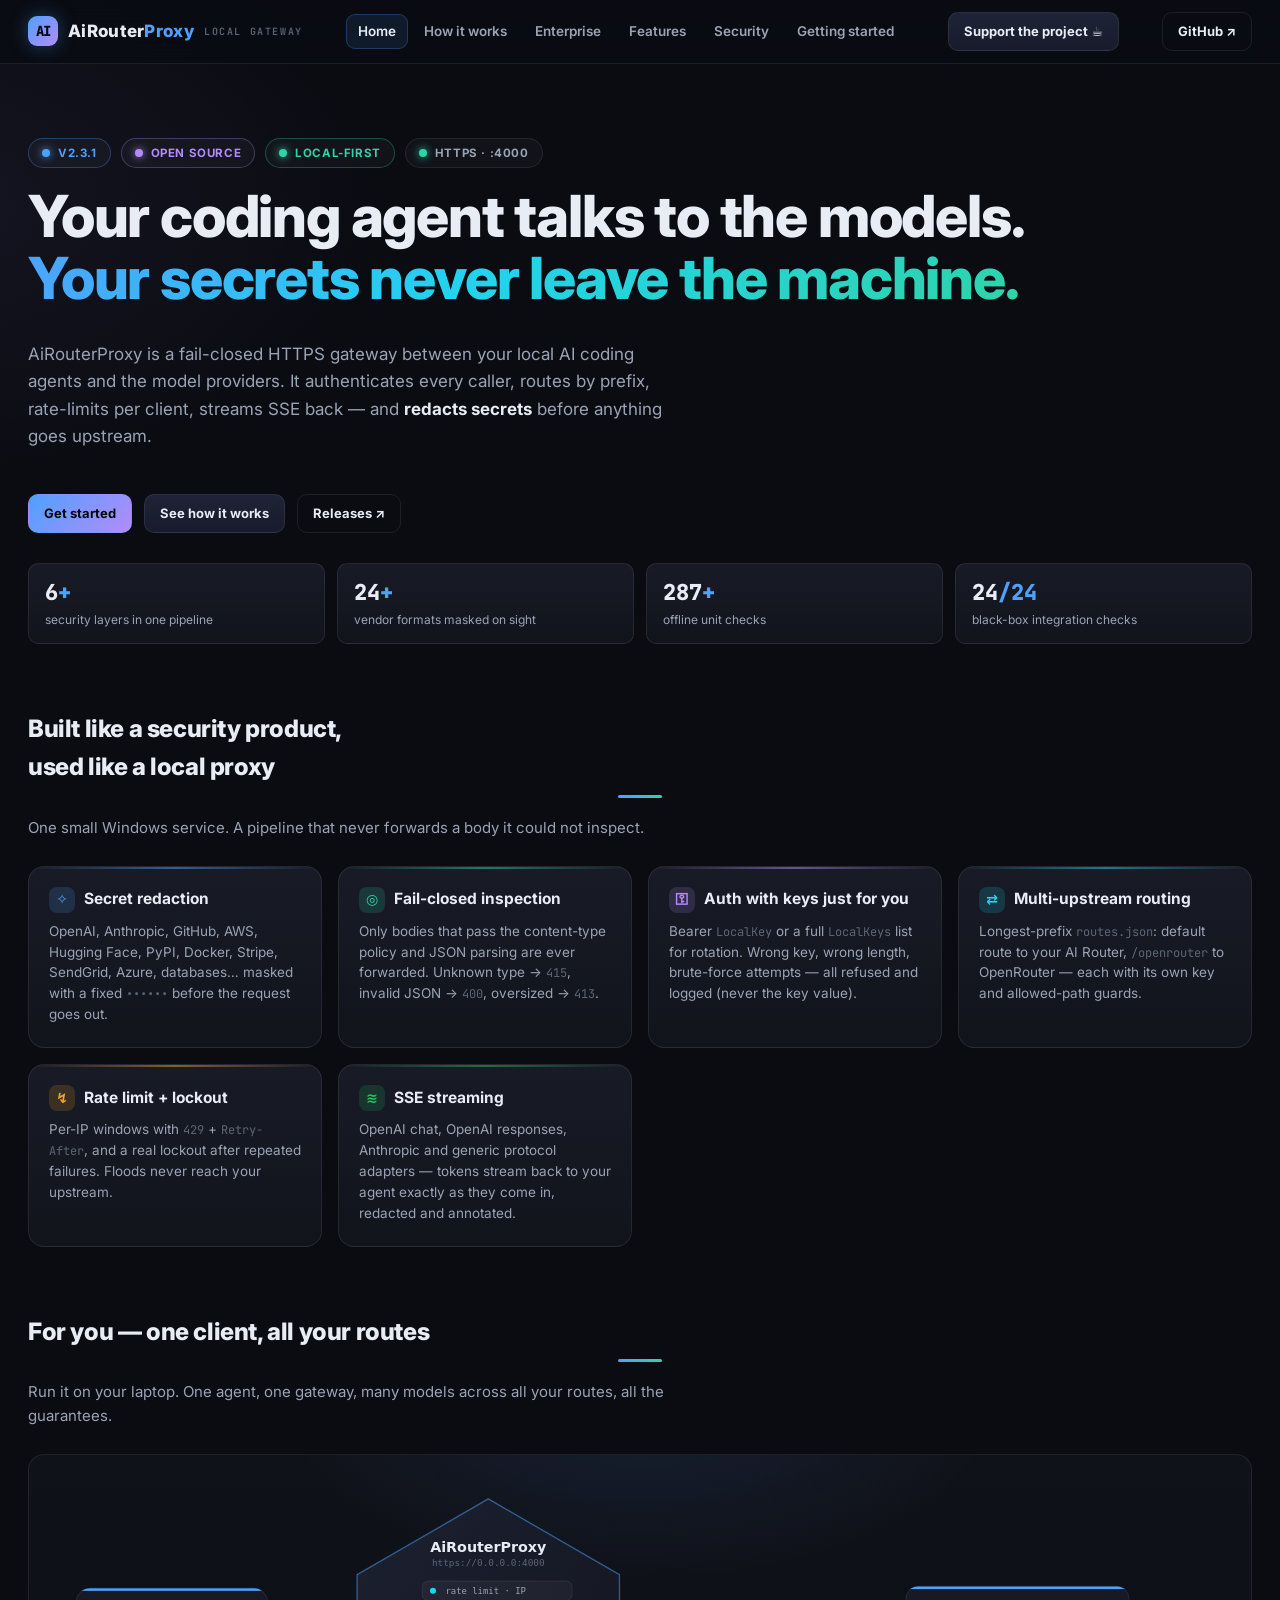
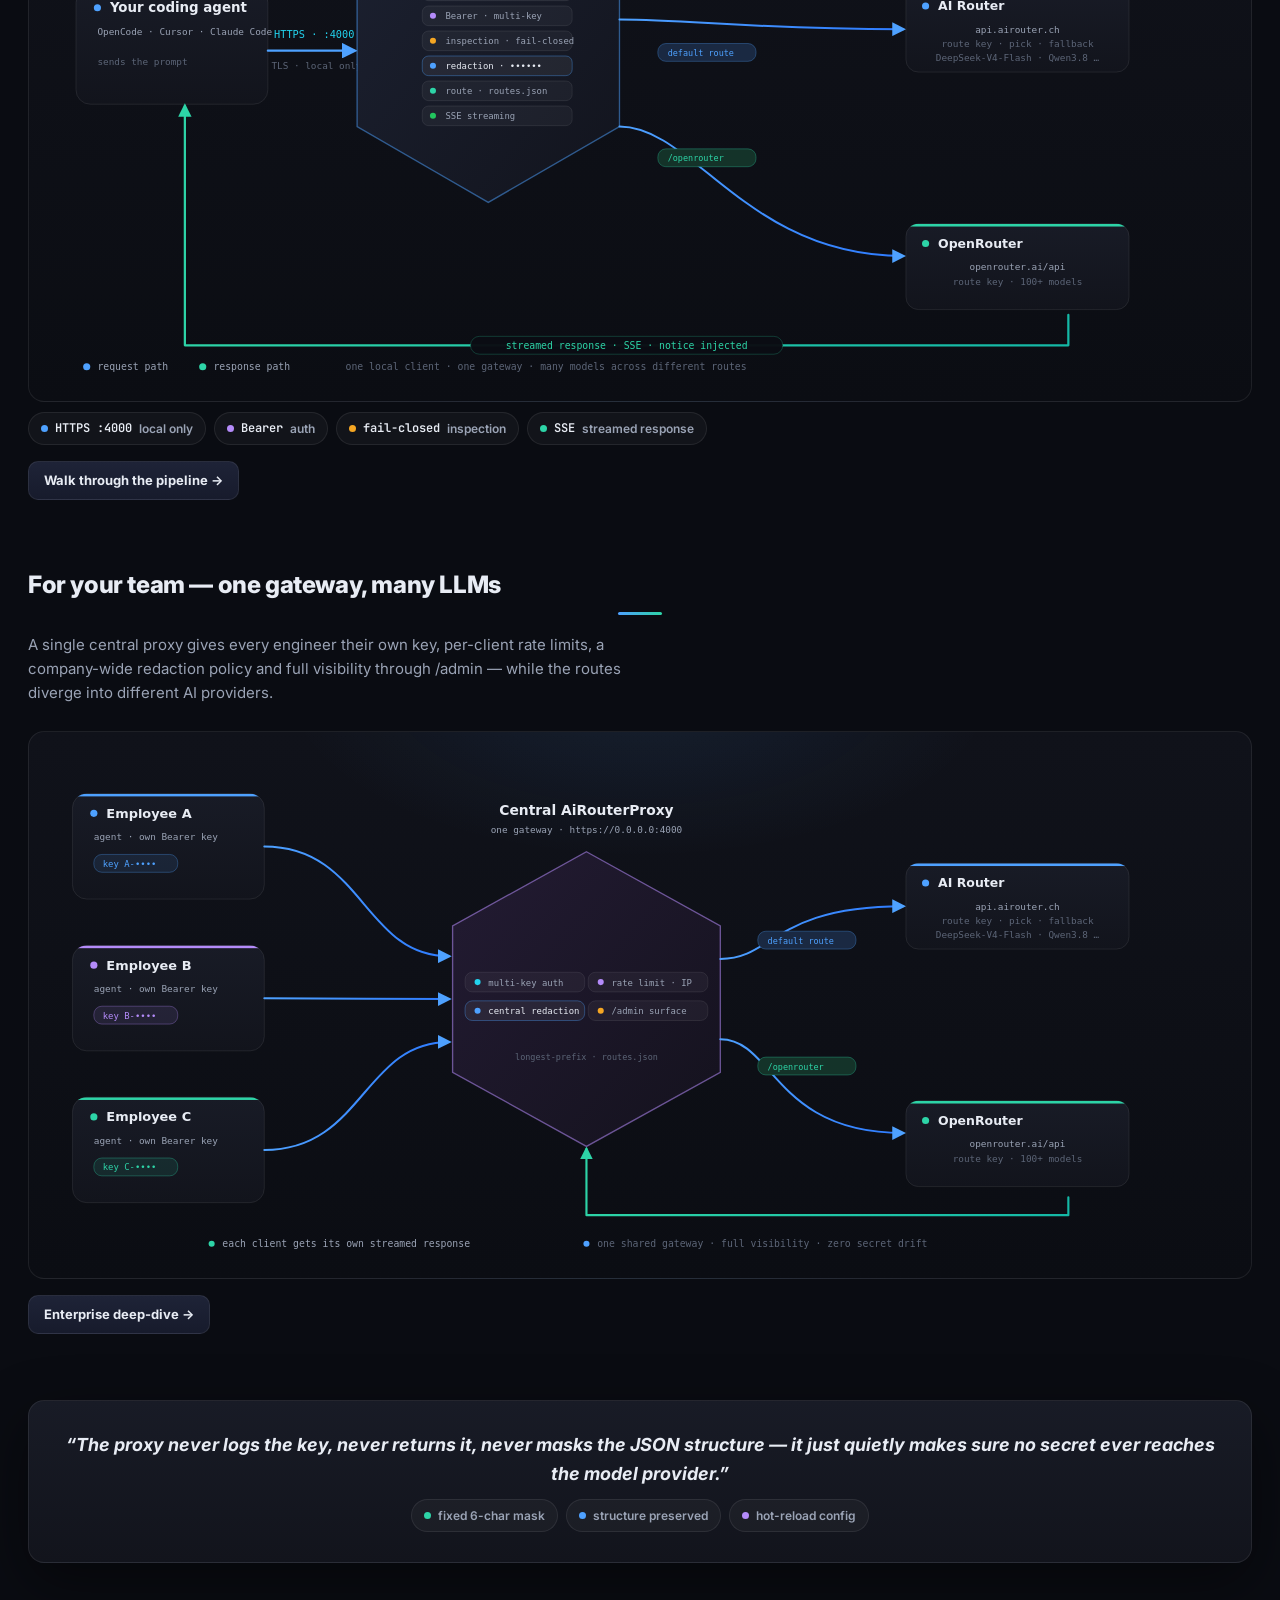
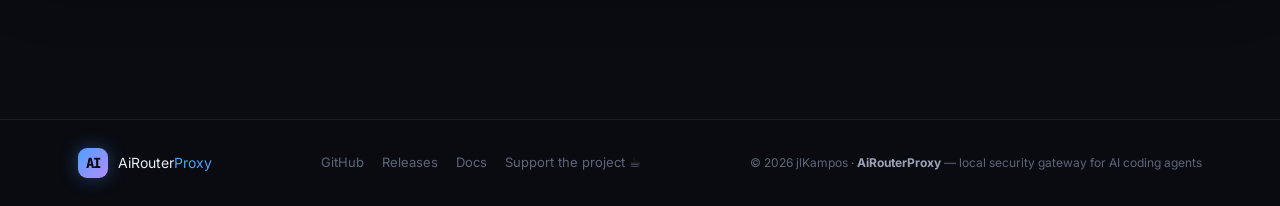
==== commit 75df0a21: "svg" ====
--- a/index.html
+++ b/index.html
@@ -99,12 +99,12 @@
   <!-- ================= local diagram ================= -->
   <section class="sec">
     <div class="sec-head">
-      <h2 class="h2">For you — one client, a couple of models</h2>
+      <h2 class="h2">For you — one client, all your routes</h2>
       <div class="h2-rule"></div>
-      <p>Run it on your laptop. One agent, one gateway, one or two models, all the guarantees.</p>
+      <p>Run it on your laptop. One agent, one gateway, many models across all your routes, all the guarantees.</p>
     </div>
     <div class="diagram-frame reveal">
-      <img src="assets/diagram-local.svg" alt="Local workflow: coding agent through AiRouterProxy into the AI Router and two models" width="1320" height="470">
+      <img src="assets/diagram-local.svg" alt="Local workflow: one coding agent through AiRouterProxy into multiple routes (AI Router and OpenRouter)" width="1320" height="560">
     </div>
     <div class="chips">
       <span class="chip"><span class="d" style="--c:var(--blue)"></span><code>HTTPS&nbsp;:4000</code> local only</span>
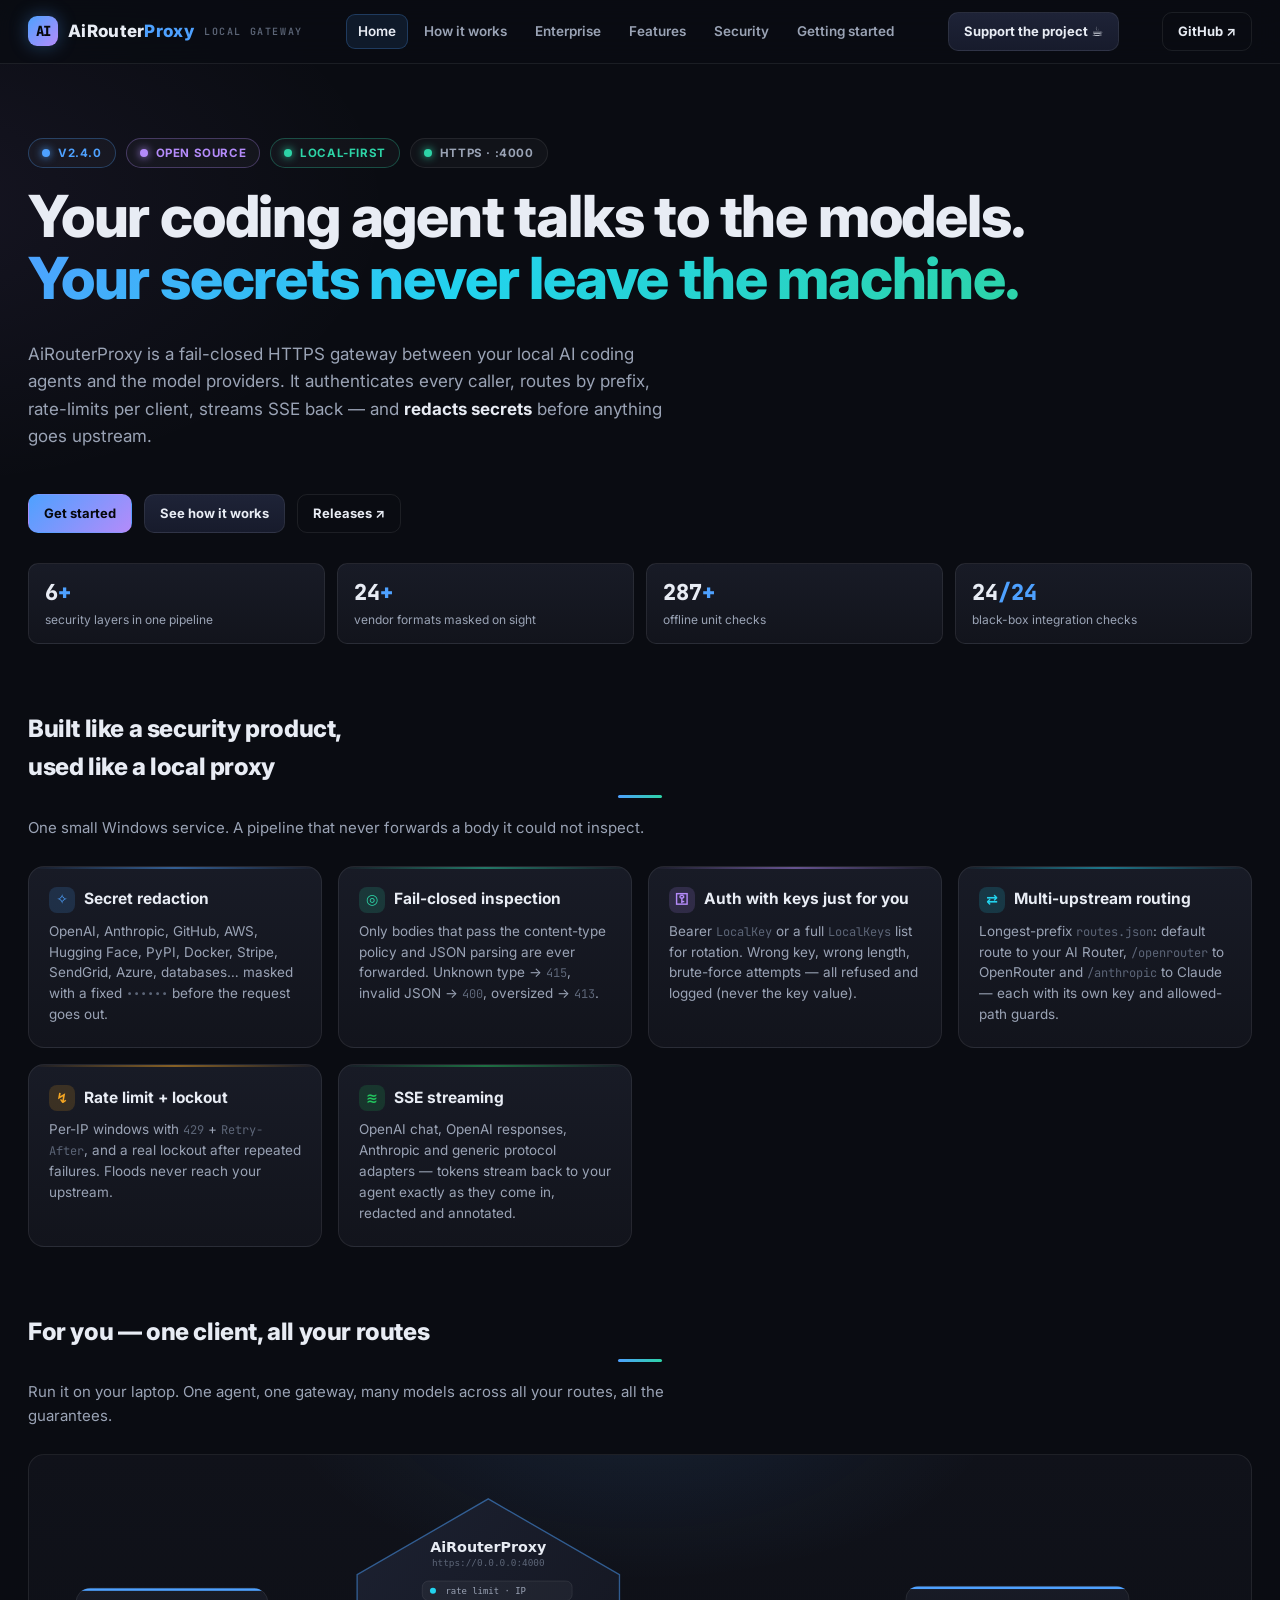
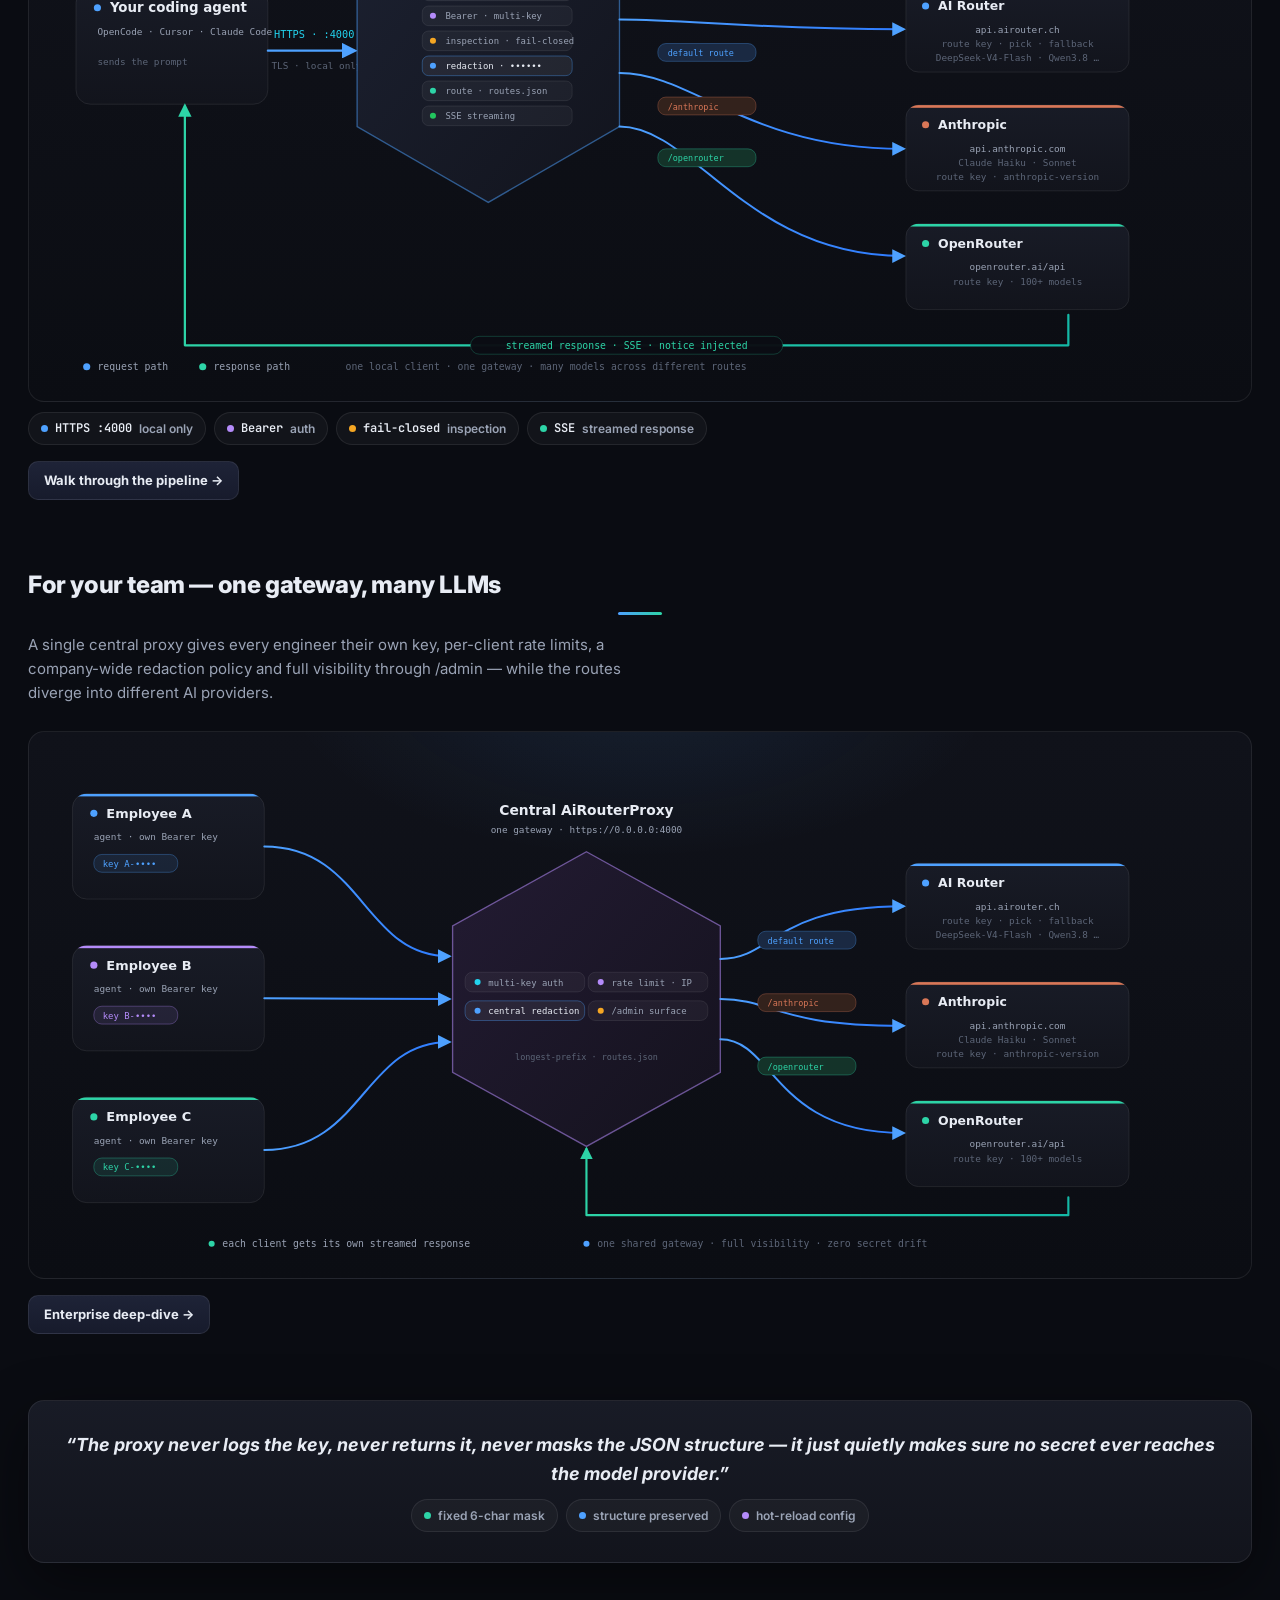
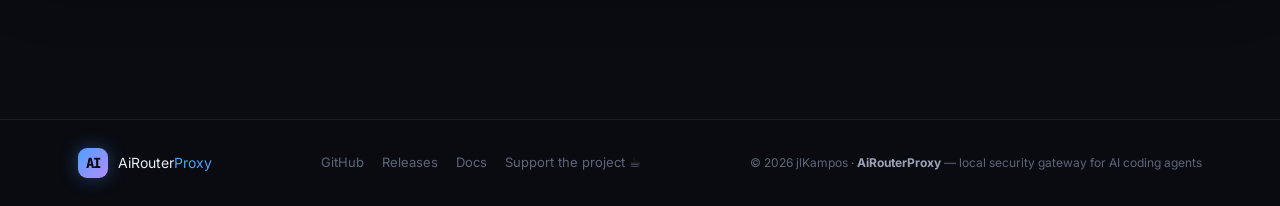
==== commit 42b48ade: "..." ====
--- a/index.html
+++ b/index.html
@@ -35,7 +35,7 @@
   <section class="hero sec">
     <div class="hero-head">
       <div class="badges">
-        <span class="badge b-blue"><span class="dot"></span>v2.3.1</span>
+        <span class="badge b-blue"><span class="dot"></span><span data-version>v2.4.0</span></span>
         <span class="badge b-purple"><span class="dot"></span>Open Source</span>
         <span class="badge b-teal"><span class="dot"></span>Local-first</span>
         <span class="badge"><span class="dot"></span>HTTPS&nbsp;·&nbsp;:4000</span>
@@ -83,7 +83,7 @@
       </div>
       <div class="card c-cyan reveal">
         <h3><span class="ico">⇄</span>Multi-upstream routing</h3>
-        <p>Longest-prefix <span class="mono">routes.json</span>: default route to your AI Router, <span class="mono">/openrouter</span> to OpenRouter — each with its own key and allowed-path guards.</p>
+        <p>Longest-prefix <span class="mono">routes.json</span>: default route to your AI Router, <span class="mono">/openrouter</span> to OpenRouter and <span class="mono">/anthropic</span> to Claude — each with its own key and allowed-path guards.</p>
       </div>
       <div class="card c-amber reveal">
         <h3><span class="ico">↯</span>Rate limit + lockout</h3>
@@ -104,7 +104,7 @@
       <p>Run it on your laptop. One agent, one gateway, many models across all your routes, all the guarantees.</p>
     </div>
     <div class="diagram-frame reveal">
-      <img src="assets/diagram-local.svg" alt="Local workflow: one coding agent through AiRouterProxy into multiple routes (AI Router and OpenRouter)" width="1320" height="560">
+      <img src="assets/diagram-local.svg" alt="Local workflow: one coding agent through AiRouterProxy into multiple routes (AI Router, OpenRouter and Anthropic)" width="1320" height="560">
     </div>
     <div class="chips">
       <span class="chip"><span class="d" style="--c:var(--blue)"></span><code>HTTPS&nbsp;:4000</code> local only</span>
@@ -123,7 +123,7 @@
       <p>A single central proxy gives every engineer their own key, per-client rate limits, a company-wide redaction policy and full visibility through <span class="mono">/admin</span> — while the routes diverge into different AI providers.</p>
     </div>
     <div class="diagram-frame reveal">
-      <img src="assets/diagram-enterprise.svg" alt="Enterprise workflow: three employees through one central proxy into different AI routes" width="1320" height="560">
+      <img src="assets/diagram-enterprise.svg" alt="Enterprise workflow: three employees through one central proxy into AI Router, OpenRouter and Anthropic" width="1320" height="560">
     </div>
     <p style="margin-top:16px"><a class="btn" href="enterprise.html">Enterprise deep-dive →</a></p>
   </section>
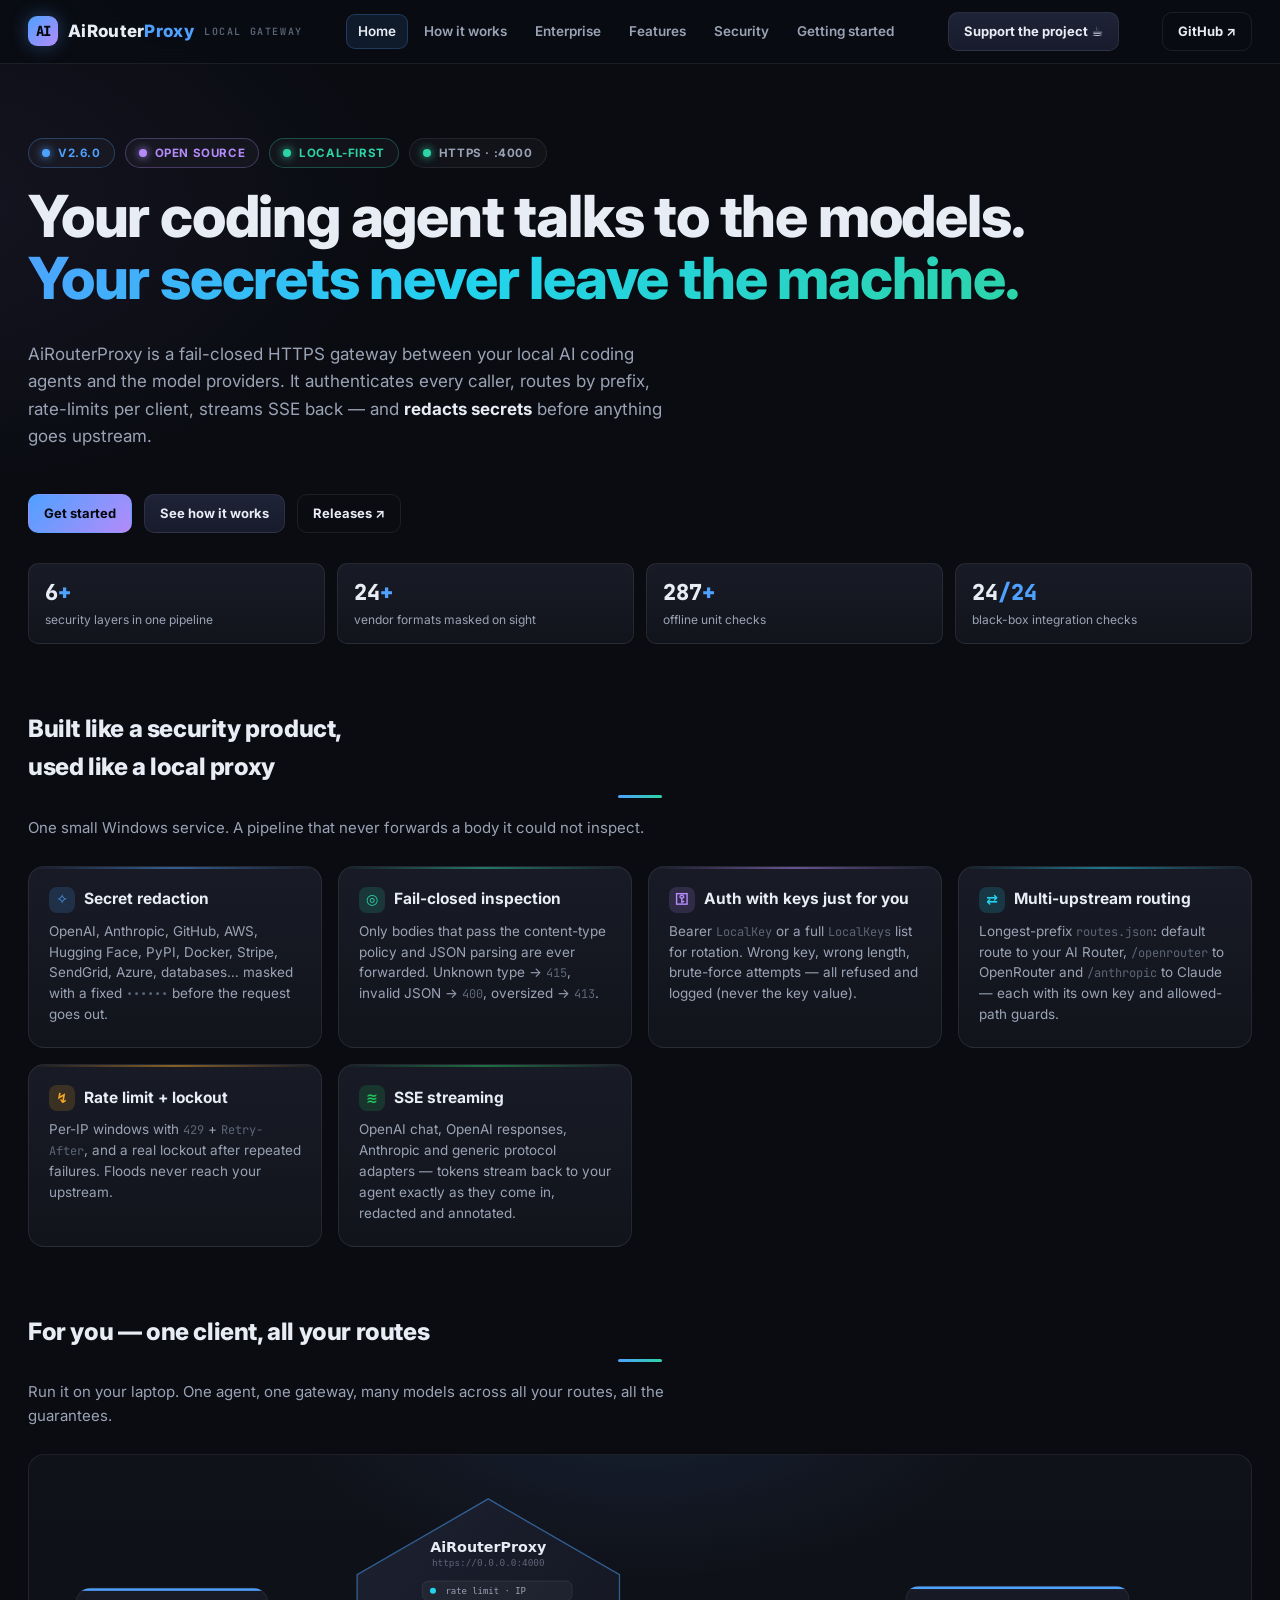
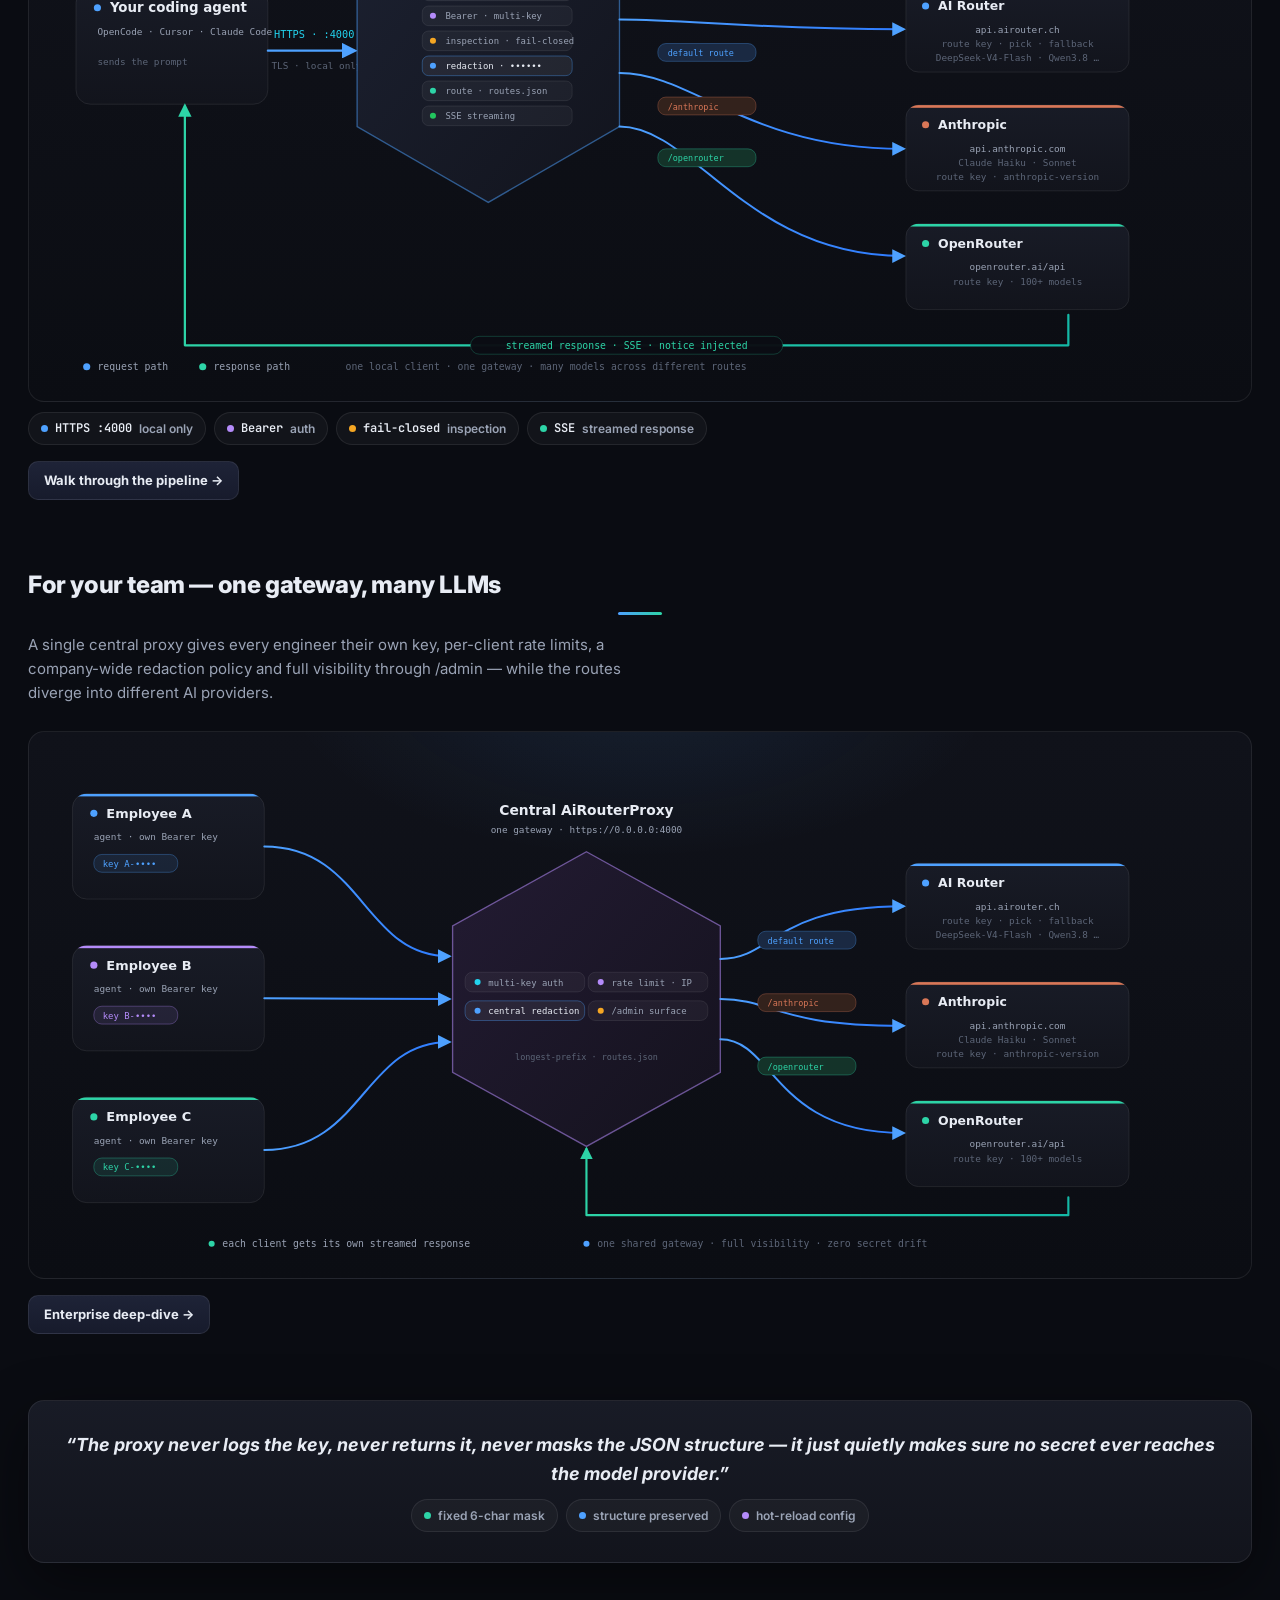
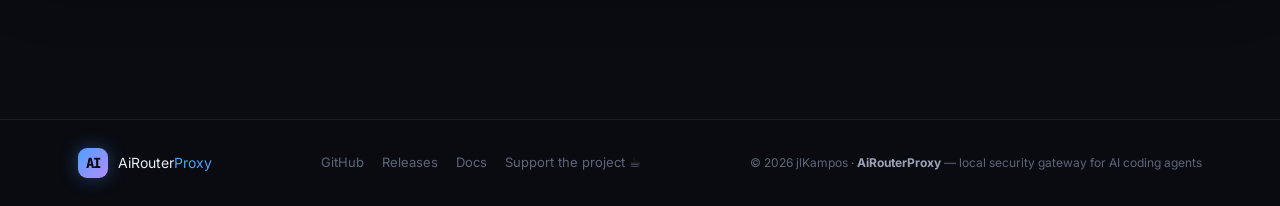
==== commit c9511053: "v2.6.0" ====
--- a/index.html
+++ b/index.html
@@ -35,7 +35,7 @@
   <section class="hero sec">
     <div class="hero-head">
       <div class="badges">
-        <span class="badge b-blue"><span class="dot"></span><span data-version>v2.4.0</span></span>
+        <span class="badge b-blue"><span class="dot"></span><span data-version>v2.6.0</span></span>
         <span class="badge b-purple"><span class="dot"></span>Open Source</span>
         <span class="badge b-teal"><span class="dot"></span>Local-first</span>
         <span class="badge"><span class="dot"></span>HTTPS&nbsp;·&nbsp;:4000</span>
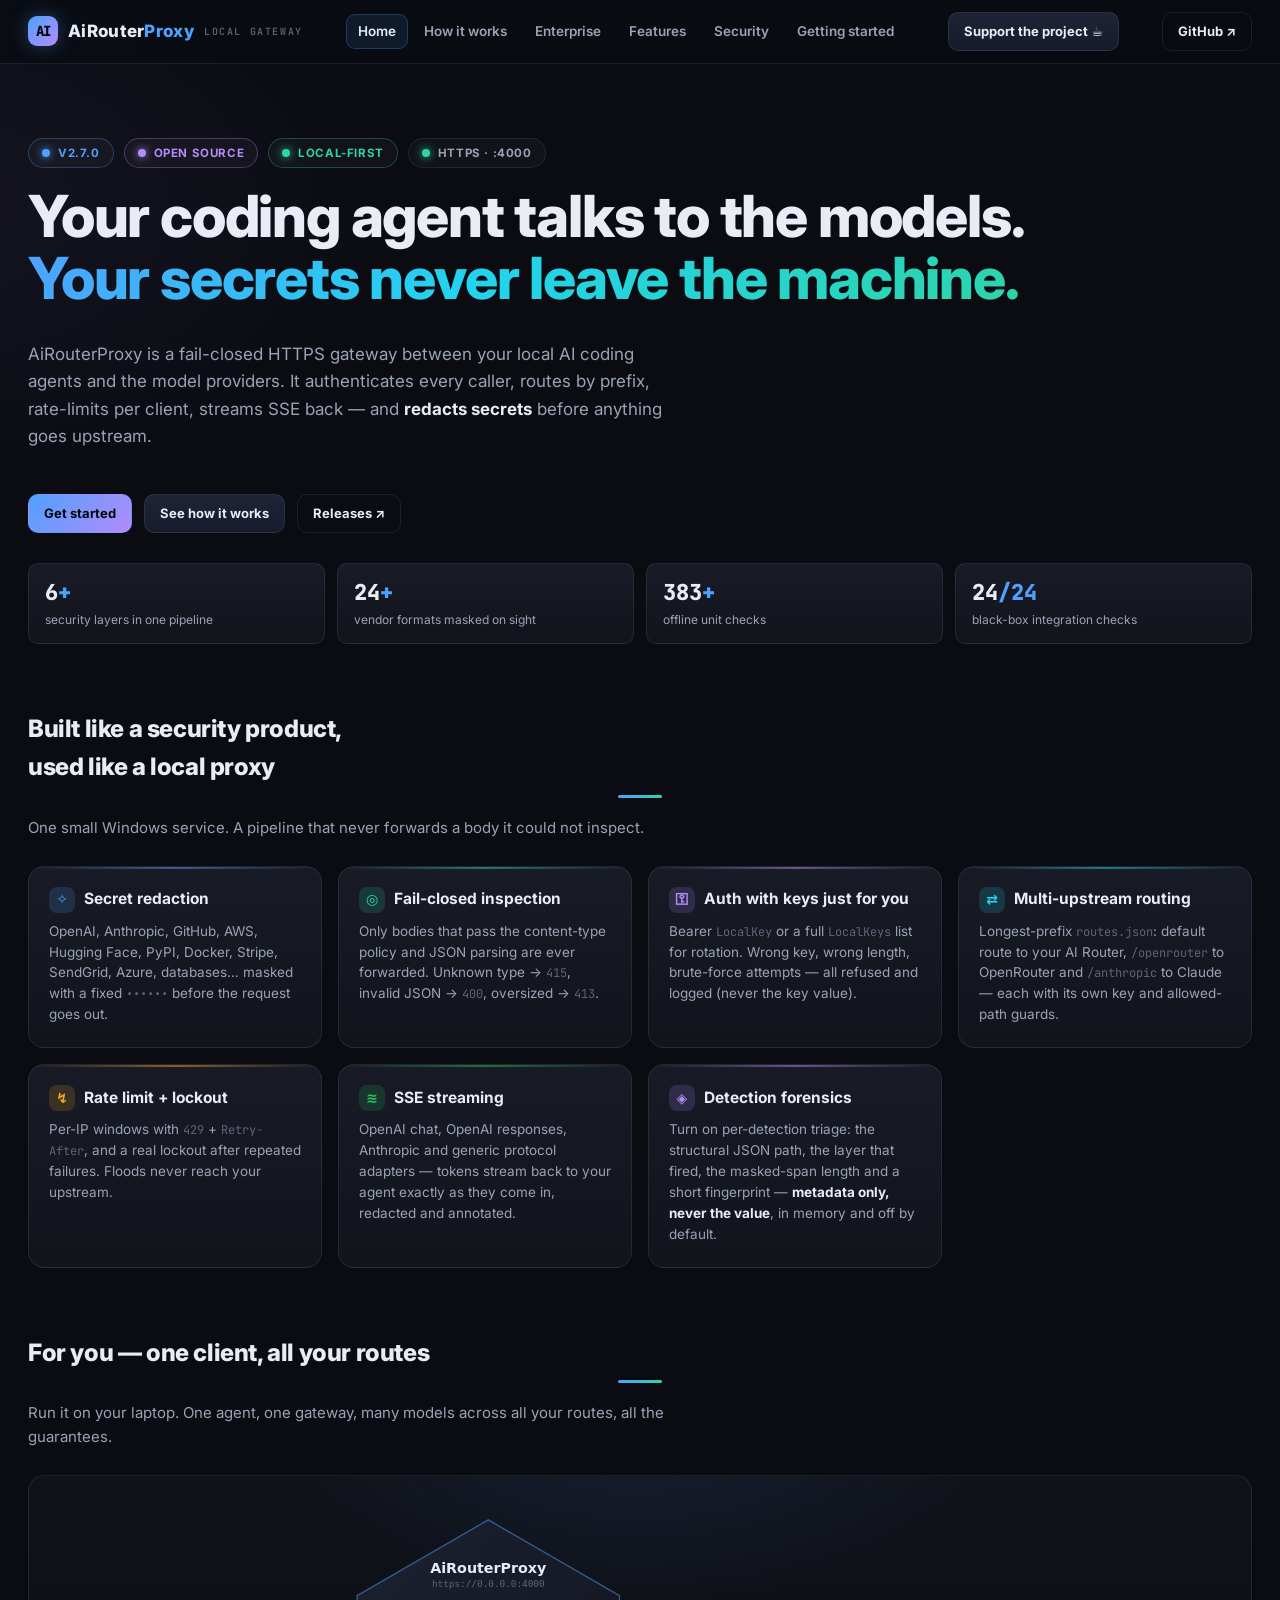
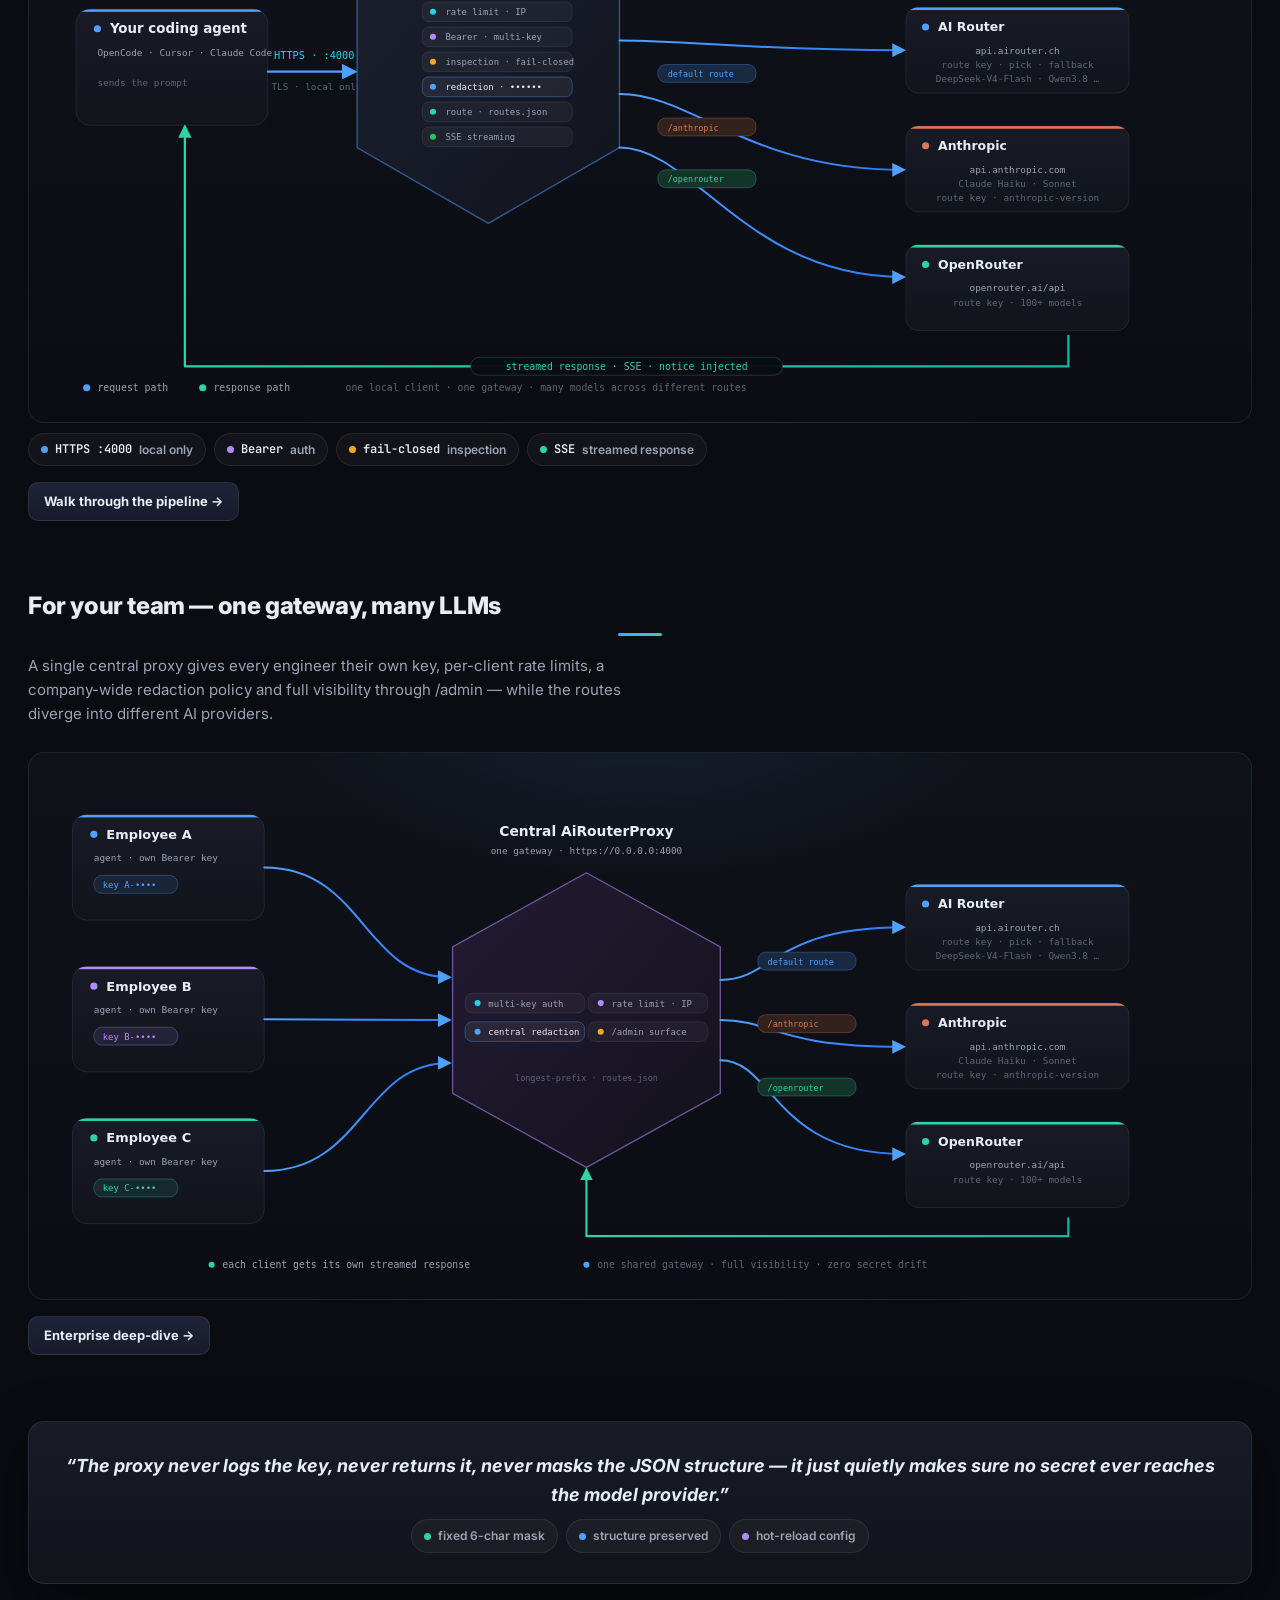
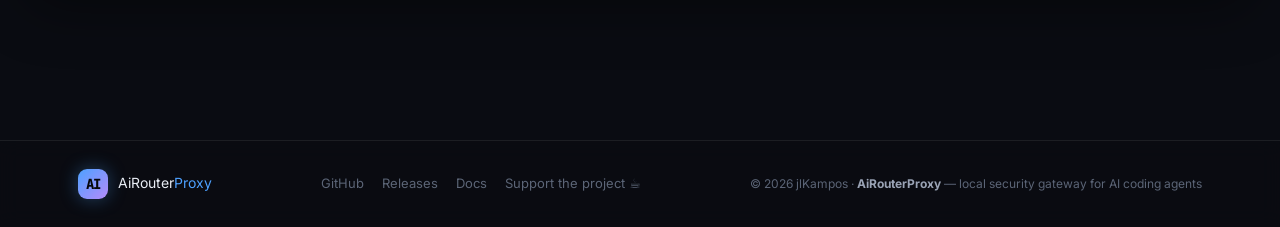
==== commit 412caf12: "v2.7.0" ====
--- a/index.html
+++ b/index.html
@@ -35,7 +35,7 @@
   <section class="hero sec">
     <div class="hero-head">
       <div class="badges">
-        <span class="badge b-blue"><span class="dot"></span><span data-version>v2.6.0</span></span>
+        <span class="badge b-blue"><span class="dot"></span><span data-version>v2.7.0</span></span>
         <span class="badge b-purple"><span class="dot"></span>Open Source</span>
         <span class="badge b-teal"><span class="dot"></span>Local-first</span>
         <span class="badge"><span class="dot"></span>HTTPS&nbsp;·&nbsp;:4000</span>
@@ -56,7 +56,7 @@
     <div class="hero-facts">
       <div class="fact"><div class="k">6<em>+</em></div><div class="v">security layers in one pipeline</div></div>
       <div class="fact"><div class="k">24<em>+</em></div><div class="v">vendor formats masked on sight</div></div>
-      <div class="fact"><div class="k">287<em>+</em></div><div class="v">offline unit checks</div></div>
+      <div class="fact"><div class="k">383<em>+</em></div><div class="v">offline unit checks</div></div>
       <div class="fact"><div class="k">24<em>/24</em></div><div class="v">black-box integration checks</div></div>
     </div>
   </section>
@@ -92,6 +92,10 @@
       <div class="card c-green reveal">
         <h3><span class="ico">≋</span>SSE streaming</h3>
         <p>OpenAI chat, OpenAI responses, Anthropic and generic protocol adapters — tokens stream back to your agent exactly as they come in, redacted and annotated.</p>
+      </div>
+      <div class="card c-purple reveal">
+        <h3><span class="ico">◈</span>Detection forensics</h3>
+        <p>Turn on per-detection triage: the structural JSON path, the layer that fired, the masked-span length and a short fingerprint — <b style="color:var(--text)">metadata only, never the value</b>, in memory and off by default.</p>
       </div>
     </div>
   </section>
